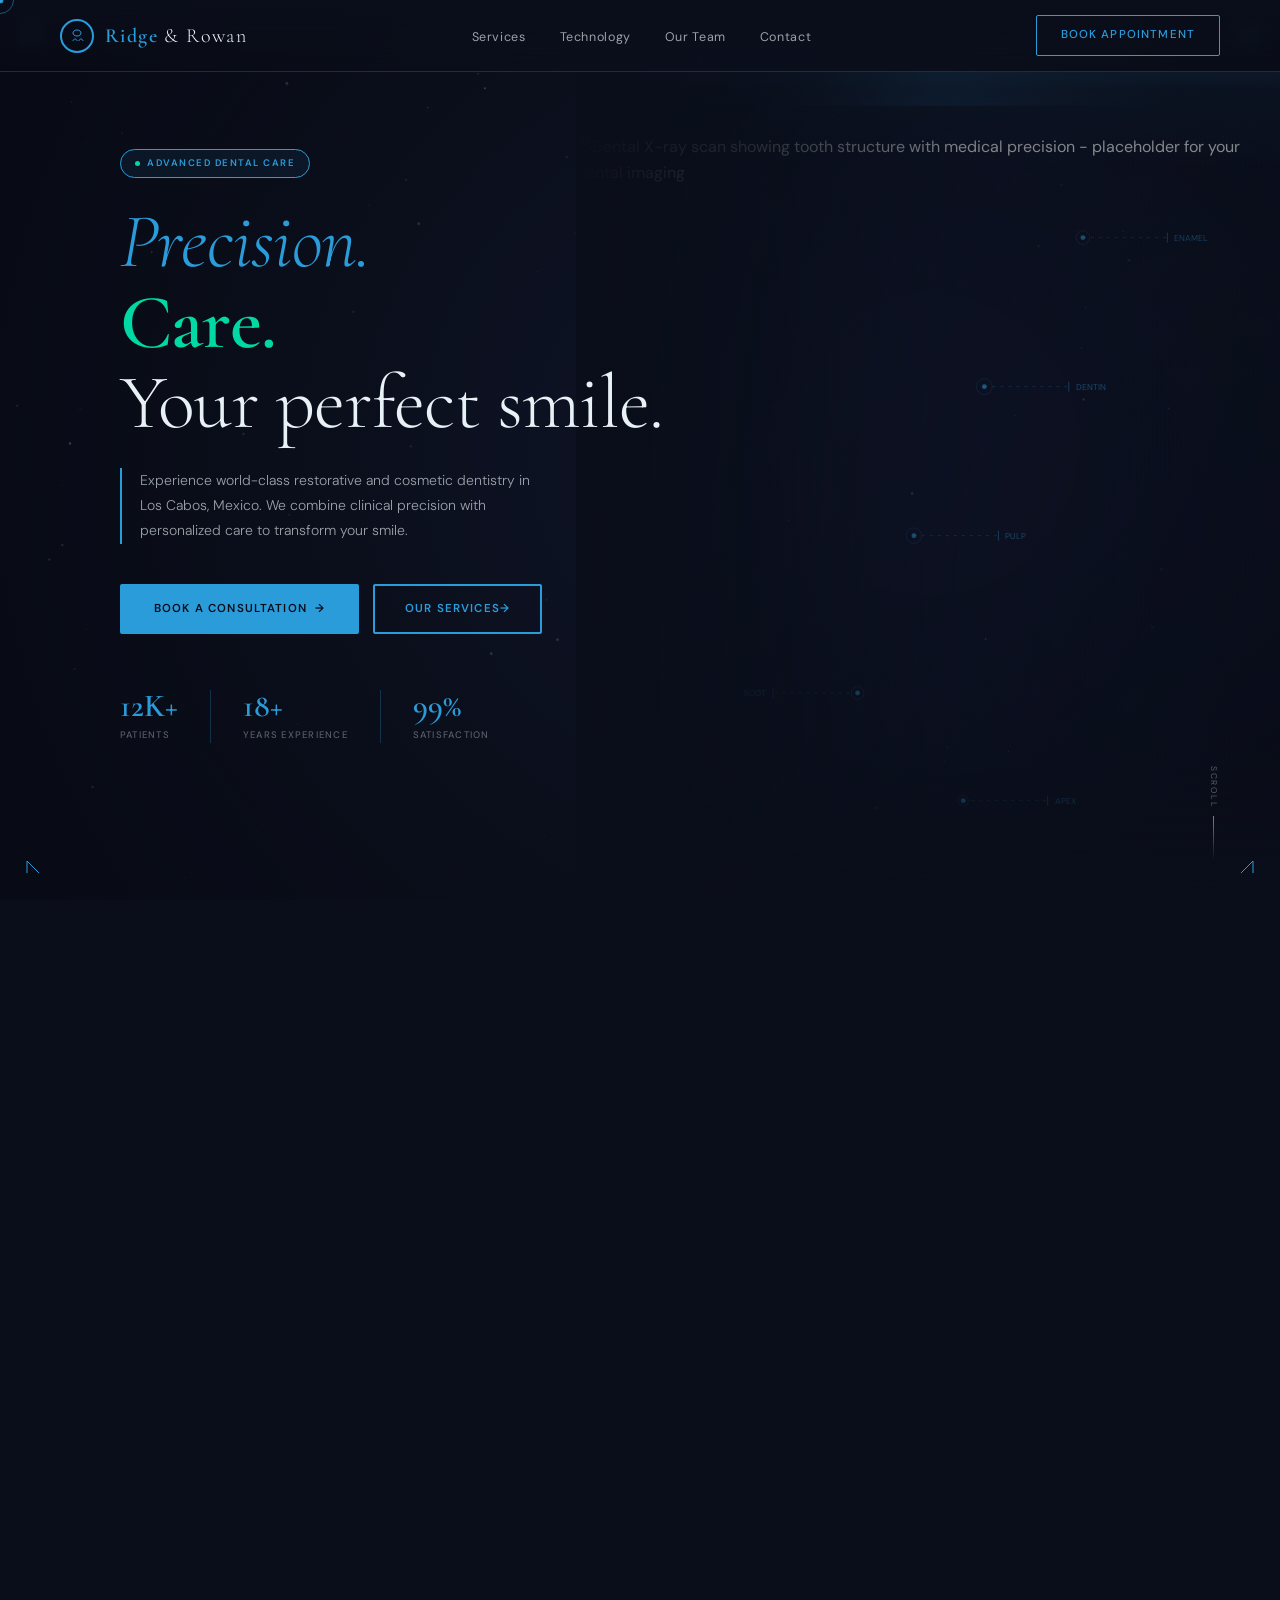
==== index-medical.html @ 2f9dd15e "first commit" ====
<!DOCTYPE html>
<html lang="en">
<head>
<meta charset="UTF-8">
<meta name="viewport" content="width=device-width, initial-scale=1.0">
<title>Ridge & Rowan Dental — Los Cabos, Mexico</title>
<link rel="preconnect" href="https://fonts.googleapis.com">
<link rel="preconnect" href="https://fonts.gstatic.com" crossorigin>
<link href="https://fonts.googleapis.com/css2?family=Cormorant+Garamond:ital,wght@0,300;0,400;0,600;1,300;1,400&family=DM+Sans:opsz,wght@9..40,300;9..40,400;9..40,500&display=swap" rel="stylesheet">
<style>
*,*::before,*::after{box-sizing:border-box;margin:0;padding:0}

:root{
  /* Medical dental color scheme */
  --bg:    #0a0e1a;
  --bg2:   #0f1428;
  --primary:  #2b9cda;
  --primary2: #1f7ba8;
  --primary3: rgba(43,156,218,0.18);
  --primary4: rgba(43,156,218,0.07);
  --accent: #00d9a3;
  --accent-dark: #00a878;
  --white: #e8f1f5;
  --text-primary: rgba(232,241,245,0.95);
  --text-secondary: rgba(232,241,245,0.65);
  --text-muted: rgba(232,241,245,0.35);
  --border: rgba(43,156,218,0.25);
  --success: #00d9a3;
  --warning: #f59e0b;
  --danger: #ef4444;
}

html,body{width:100%;height:100%;background:var(--bg);color:var(--text-primary);font-family:'DM Sans',sans-serif;overflow-x:hidden;cursor:none;line-height:1.6}

body{scroll-behavior:smooth}

/* Custom cursor */
#cur{position:fixed;width:7px;height:7px;background:var(--primary);border-radius:50%;pointer-events:none;z-index:9999;transform:translate(-50%,-50%);mix-blend-mode:screen}
#cur-r{position:fixed;width:28px;height:28px;border:1px solid rgba(43,156,218,0.5);border-radius:50%;pointer-events:none;z-index:9998;transform:translate(-50%,-50%);transition:width .22s,height .22s,border-color .2s}

/* Navigation */
nav{position:fixed;inset:0 0 auto;z-index:200;display:flex;align-items:center;justify-content:space-between;padding:0 60px;height:72px;background:linear-gradient(to bottom,rgba(10,14,26,.98) 0%,rgba(10,14,26,0) 100%);backdrop-filter:blur(10px);border-bottom:1px solid var(--border)}

.logo{display:flex;align-items:center;gap:11px;text-decoration:none}

.logo-ring{width:34px;height:34px;border:2px solid var(--primary);border-radius:50%;display:flex;align-items:center;justify-content:center}
.logo-ring svg{width:16px;height:16px;stroke:var(--primary)}

.logo-wordmark{font-family:'Cormorant Garamond',serif;font-size:20px;font-weight:300;color:var(--white);letter-spacing:.07em}
.logo-wordmark b{font-weight:600;color:var(--primary)}

.nav-ul{display:flex;gap:34px;list-style:none}
.nav-ul a{color:var(--text-secondary);text-decoration:none;font-size:12.5px;font-weight:400;letter-spacing:.05em;transition:color .2s;position:relative}
.nav-ul a::after{content:'';position:absolute;bottom:-3px;left:0;width:0;height:1px;background:var(--primary);transition:width .28s}
.nav-ul a:hover{color:var(--white)}
.nav-ul a:hover::after{width:100%}

.nav-btn{padding:10px 24px;border:1px solid var(--primary);color:var(--primary);font-size:11.5px;font-weight:500;letter-spacing:.1em;text-transform:uppercase;text-decoration:none;cursor:none;background:transparent;transition:all .2s;border-radius:2px;position:relative;overflow:hidden}
.nav-btn::before{content:'';position:absolute;inset:0;background:var(--primary);transform:scaleX(0);transform-origin:left;transition:transform .24s;z-index:-1}
.nav-btn:hover::before{transform:scaleX(1)}
.nav-btn:hover{color:var(--bg);border-color:var(--primary)}
.nav-btn span{position:relative;z-index:1}

/* Hero Section */
.hero{position:relative;width:100%;min-height:100vh;display:flex;align-items:center;overflow:hidden;padding-top:72px}

.xray-wrap{
  position:absolute;
  right:0; top:72px; bottom:0;
  width:55%;
  z-index:1;
  display:flex;align-items:center;justify-content:center;
  background:linear-gradient(135deg, rgba(15,20,40,0.5) 0%, rgba(10,14,26,0) 100%);
}

.xray-img-cont{
  position:relative;
  width:100%;height:100%;
  display:flex;align-items:center;justify-content:center;
  min-height:calc(100vh - 72px);
}

.xray-img{
  position:relative;
  width:auto;
  height:85%;
  max-height:85vh;
  object-fit:contain;
  display:block;
  /* Medical X-ray styling */
  filter: brightness(0.85) contrast(1.2) saturate(0.15) hue-rotate(200deg);
  z-index:2;
  animation: medicalPulse 4s ease-in-out infinite;
}

@keyframes medicalPulse{
  0%,100%{filter:brightness(.85) contrast(1.2) saturate(.15) hue-rotate(200deg) drop-shadow(0 0 20px rgba(43,156,218,.12))}
  50%{filter:brightness(.92) contrast(1.25) saturate(.2) hue-rotate(200deg) drop-shadow(0 0 40px rgba(43,156,218,.25))}
}

/* Canvas overlay for X-ray annotations */
#ov{position:absolute;inset:0;z-index:3;pointer-events:none;width:100%;height:100%}

/* Gradient fade for blend effect */
.xray-fade{
  position:absolute;inset:0;z-index:4;pointer-events:none;
  background:linear-gradient(to right, var(--bg) 0%, rgba(10,14,26,.8) 25%, rgba(10,14,26,.2) 55%, rgba(10,14,26,0) 100%);
}

.xray-fade-b{
  position:absolute;inset:0;z-index:4;pointer-events:none;
  background:linear-gradient(to bottom, rgba(10,14,26,.6) 0%, transparent 12%, transparent 82%, var(--bg) 100%);
}

/* Hero Content */
.hero-content{
  position:relative;z-index:10;
  max-width:1200px;margin:0 auto;padding:0 60px;
  width:100%;
}

.eyebrow{
  display:flex;align-items:center;gap:10px;margin-bottom:24px;
  opacity:0;animation:slideUp .7s .2s forwards;
}

.pill{
  display:inline-flex;align-items:center;gap:7px;
  padding:6px 14px;border-radius:20px;
  border:1px solid var(--primary);
  background:rgba(43,156,218,.08);
  font-size:9.5px;font-weight:600;letter-spacing:.16em;text-transform:uppercase;color:var(--primary);
}

.dot{width:5px;height:5px;border-radius:50%;background:var(--accent);animation:pulse 2s infinite}
@keyframes pulse{0%,100%{opacity:1;transform:scale(1)}50%{opacity:.3;transform:scale(.6)}}

h1{
  font-family:'Cormorant Garamond',serif;
  font-size:clamp(48px,6vw,84px);
  font-weight:300;line-height:1.05;
  letter-spacing:-.01em;max-width:580px;
  margin-bottom:24px;
  opacity:0;animation:slideUp .85s .35s forwards;
  color:var(--white);
}

h1 em{font-style:italic;color:var(--primary)}
h1 strong{font-weight:600;font-style:normal;color:var(--accent)}

.subtitle{
  font-size:14px;font-weight:300;line-height:1.8;
  color:var(--text-secondary);max-width:420px;margin-bottom:40px;
  padding-left:18px;border-left:2px solid var(--primary);
  opacity:0;animation:slideUp .85s .52s forwards;
}

.cta-buttons{display:flex;gap:14px;flex-wrap:wrap;opacity:0;animation:slideUp .85s .68s forwards}

.btn-primary{
  display:inline-flex;align-items:center;gap:9px;
  padding:14px 32px;background:var(--primary);color:var(--bg);
  font-size:11.5px;font-weight:600;letter-spacing:.1em;text-transform:uppercase;
  text-decoration:none;cursor:pointer;border-radius:2px;
  border:2px solid var(--primary);
  position:relative;overflow:hidden;transition:all .2s;
  font-family:'DM Sans',sans-serif;
}

.btn-primary::before{content:'';position:absolute;inset:0;background:rgba(255,255,255,.1);transform:translateX(-110%) skewX(-18deg);transition:transform .4s;z-index:0}

.btn-primary:hover::before{transform:translateX(110%) skewX(-18deg)}

.btn-primary:hover{
  transform:translateY(-2px);
  box-shadow:0 12px 40px rgba(43,156,218,.3);
  background:var(--primary2);
}

.btn-primary span{position:relative;z-index:1;display:flex;align-items:center;gap:8px}

.btn-secondary{
  display:inline-flex;align-items:center;gap:9px;
  padding:13px 30px;border:2px solid var(--primary);
  color:var(--primary);font-size:11.5px;font-weight:600;letter-spacing:.1em;text-transform:uppercase;
  text-decoration:none;cursor:pointer;background:transparent;border-radius:2px;
  transition:all .2s;
  font-family:'DM Sans',sans-serif;
}

.btn-secondary:hover{
  border-color:var(--accent);color:var(--accent);
  transform:translateY(-2px);
  box-shadow:0 8px 30px rgba(0,217,163,.15);
}

.arrow{transition:transform .2s}
.btn-primary:hover .arrow,.btn-secondary:hover .arrow{transform:translateX(4px)}

/* Stats Section */
.stats{
  margin-top:56px;display:flex;gap:0;
  opacity:0;animation:slideUp .85s .95s forwards;
  max-width:480px;
}

.stat{padding:0 32px 0 0}
.stat:first-child{padding-left:0}
.stat+.stat{border-left:1px solid var(--border);padding-left:32px}

.stat-number{
  font-family:'Cormorant Garamond',serif;
  font-size:32px;font-weight:600;color:var(--primary);
  line-height:1;margin-bottom:6px;
}

.stat-label{
  font-size:9.5px;font-weight:500;color:var(--text-muted);
  letter-spacing:.13em;text-transform:uppercase;
}

/* Corner brackets */
.corner{
  position:absolute;z-index:20;width:24px;height:24px;pointer-events:none;
  opacity:0;animation:fadeIn 1s 1.3s forwards;
}

.corner svg{width:100%;height:100%;stroke:var(--primary);stroke-width:1;fill:none}

.c-tl{top:24px;left:24px} .c-tr{top:24px;right:24px;transform:scaleX(-1)}
.c-bl{bottom:24px;left:24px;transform:scaleY(-1)} .c-br{bottom:24px;right:24px;transform:scale(-1,-1)}

/* Scroll indicator */
.scroll-indicator{
  position:absolute;bottom:40px;right:60px;z-index:20;
  display:flex;flex-direction:column;align-items:center;gap:8px;
  opacity:0;animation:fadeIn 1s 1.7s forwards;
}

.scroll-indicator span{
  font-size:8.5px;letter-spacing:.2em;text-transform:uppercase;
  color:var(--text-muted);writing-mode:vertical-rl;
}

.scroll-bar{
  width:1px;height:44px;
  background:linear-gradient(to bottom, var(--primary), transparent);
  animation:scrollAnimation 2s infinite;
}

@keyframes scrollAnimation{
  0%{transform:scaleY(0);transform-origin:top;opacity:0}
  50%{transform:scaleY(1);transform-origin:top;opacity:1}
  51%{transform:scaleY(1);transform-origin:bottom;opacity:1}
  100%{transform:scaleY(0);transform-origin:bottom;opacity:0}
}

@keyframes slideUp{from{opacity:0;transform:translateY(24px)}to{opacity:1;transform:translateY(0)}}
@keyframes fadeIn{from{opacity:0}to{opacity:1}}

/* Content Sections */
section{padding:80px 60px;max-width:1400px;margin:0 auto;width:100%}

h2{
  font-family:'Cormorant Garamond',serif;
  font-size:clamp(36px,4vw,56px);
  font-weight:400;margin-bottom:16px;color:var(--white);
  letter-spacing:-.01em;
}

h3{
  font-size:20px;font-weight:600;color:var(--white);
  margin-bottom:12px;
}

.section-subtitle{
  font-size:14px;color:var(--text-secondary);margin-bottom:48px;
  max-width:600px;line-height:1.8;
}

.services-grid{
  display:grid;grid-template-columns:repeat(auto-fit,minmax(320px,1fr));gap:32px;
  margin-top:40px;
}

.service-card{
  padding:32px;background:linear-gradient(135deg, rgba(43,156,218,0.05) 0%, rgba(15,20,40,0.1) 100%);
  border:1px solid var(--primary);
  border-radius:4px;
  transition:all .3s;
}

.service-card:hover{
  transform:translateY(-8px);
  border-color:var(--accent);
  box-shadow:0 16px 48px rgba(43,156,218,.15);
  background:linear-gradient(135deg, rgba(43,156,218,0.1) 0%, rgba(0,217,163,0.05) 100%);
}

.service-icon{
  width:56px;height:56px;
  background:linear-gradient(135deg, var(--primary), var(--primary2));
  border-radius:4px;
  display:flex;align-items:center;justify-content:center;
  font-size:28px;margin-bottom:16px;
}

/* Team Section */
.team-grid{
  display:grid;grid-template-columns:repeat(auto-fit,minmax(280px,1fr));gap:32px;
  margin-top:40px;
}

.team-card{
  text-align:center;padding:24px;
  background:linear-gradient(135deg, rgba(15,20,40,0.8) 0%, rgba(10,14,26,0.5) 100%);
  border:1px solid var(--border);
  border-radius:4px;
  overflow:hidden;
  transition:all .3s;
}

.team-card:hover{
  border-color:var(--primary);
  box-shadow:0 12px 36px rgba(43,156,218,.2);
}

.team-image{
  width:100%;height:280px;background:linear-gradient(135deg, var(--primary2), var(--primary));
  border-radius:3px;margin-bottom:16px;
  display:flex;align-items:center;justify-content:center;
  color:var(--white);font-size:14px;font-style:italic;
  overflow:hidden;
}

.team-image img{
  width:100%;height:100%;object-fit:cover;
}

.team-name{font-size:16px;font-weight:600;margin-bottom:4px}
.team-role{font-size:12px;color:var(--text-secondary);text-transform:uppercase;letter-spacing:.08em;margin-bottom:12px}
.team-bio{font-size:13px;color:var(--text-secondary);line-height:1.6}

/* Contact Section */
.contact-grid{
  display:grid;grid-template-columns:1fr 1fr;gap:48px;margin-top:40px;
  align-items:start;
}

.contact-form{display:flex;flex-direction:column;gap:16px}
.form-group{display:flex;flex-direction:column;gap:8px}
.form-group label{font-size:12px;font-weight:600;text-transform:uppercase;letter-spacing:.08em;color:var(--text-secondary)}
.form-group input,
.form-group textarea{
  padding:12px 16px;background:rgba(43,156,218,0.05);
  border:1px solid var(--border);color:var(--text-primary);
  border-radius:2px;font-family:inherit;font-size:13px;
  transition:all .2s;
}
.form-group input:focus,
.form-group textarea:focus{
  outline:none;border-color:var(--primary);
  background:rgba(43,156,218,0.1);
  box-shadow:0 0 0 3px rgba(43,156,218,0.1);
}

.contact-info{display:flex;flex-direction:column;gap:32px}
.contact-item{display:flex;gap:16px}
.contact-icon{
  width:40px;height:40px;
  background:rgba(43,156,218,0.1);
  border:1px solid var(--primary);
  border-radius:50%;
  display:flex;align-items:center;justify-content:center;
  font-size:18px;flex-shrink:0;
}
.contact-text h4{margin-bottom:4px}
.contact-text p{font-size:13px;color:var(--text-secondary)}

/* Footer */
footer{
  background:linear-gradient(to bottom, rgba(15,20,40,0.5), rgba(10,14,26,0.8));
  border-top:1px solid var(--border);
  padding:60px;
  text-align:center;
  color:var(--text-secondary);
}

footer p{margin-bottom:8px;font-size:13px}
footer a{color:var(--primary);text-decoration:none;transition:color .2s}
footer a:hover{color:var(--accent)}

/* Background Canvas */
#bgCanvas{position:fixed;inset:0;z-index:0;pointer-events:none;width:100%;height:100%}

/* Responsive */
@media(max-width:1024px){
  nav{padding:0 40px}
  .hero-content{padding:0 40px}
  .xray-wrap{width:60%}
  section{padding:60px 40px}
}

@media(max-width:768px){
  nav{padding:0 24px;height:64px}
  nav .nav-ul{display:none}
  
  .hero{padding-top:64px}
  .hero-content{padding:0 24px}
  
  .xray-wrap{display:none}
  .hero{background:linear-gradient(135deg, rgba(15,20,40,0.8) 0%, var(--bg) 100%)}
  
  h1{font-size:36px}
  
  .cta-buttons{flex-direction:column}
  .btn-primary,.btn-secondary{width:100%}
  
  .scroll-indicator{display:none}
  
  section{padding:40px 24px}
  
  h2{font-size:32px}
  
  .contact-grid{grid-template-columns:1fr;gap:32px}
  
  .services-grid,.team-grid{grid-template-columns:1fr}
}

@media(max-width:480px){
  h1{font-size:28px;margin-bottom:16px}
  .subtitle{font-size:13px;padding-left:12px}
  .stats{flex-wrap:wrap;gap:16px}
  .stat{padding:0 16px 0 0}
  .stat+.stat{padding-left:16px;border-left:none;padding-top:12px;border-top:1px solid var(--border)}
}
</style>
</head>
<body>

<div id="cur"></div>
<div id="cur-r"></div>

<nav>
  <a href="#home" class="logo">
    <div class="logo-ring">
      <svg viewBox="0 0 16 16" fill="none" stroke="currentColor">
        <path d="M8 2C5.5 2 4 3.5 4 5s1.5 3 4 3 4-1.5 4-3-1.5-3-4-3M4 13c0-1 1-2 2-2s2 1 2 2M10 13c0-1 1-2 2-2s2 1 2 2"/>
      </svg>
    </div>
    <span class="logo-wordmark"><b>Ridge</b> & Rowan</span>
  </a>
  <ul class="nav-ul">
    <li><a href="#services">Services</a></li>
    <li><a href="#technology">Technology</a></li>
    <li><a href="#team">Our Team</a></li>
    <li><a href="#contact">Contact</a></li>
  </ul>
  <a href="#contact" class="nav-btn"><span>Book Appointment</span></a>
</nav>

<section class="hero" id="home">
  <!-- X-ray image right side -->
  <div class="xray-wrap">
    <div class="xray-img-cont">
      <img
        id="xrayImg"
        class="xray-img"
        src="https://i.ibb.co/VY34PVdd/xray-human-tooth-isolated-with-white-highlights-660230-206222.png"
        alt="Dental X-ray scan showing tooth structure with medical precision - placeholder for your dental imaging"
        crossorigin="anonymous"
      />
      <canvas id="ov"></canvas>
    </div>
    <div class="xray-fade"></div>
    <div class="xray-fade-b"></div>
  </div>

  <!-- Corner HUD -->
  <div class="corner c-tl"><svg viewBox="0 0 24 24" fill="none"><path d="M3 3L3 15L15 3" stroke-width="1"/></svg></div>
  <div class="corner c-tr"><svg viewBox="0 0 24 24" fill="none"><path d="M3 3L3 15L15 3" stroke-width="1"/></svg></div>
  <div class="corner c-bl"><svg viewBox="0 0 24 24" fill="none"><path d="M3 3L3 15L15 3" stroke-width="1"/></svg></div>
  <div class="corner c-br"><svg viewBox="0 0 24 24" fill="none"><path d="M3 3L3 15L15 3" stroke-width="1"/></svg></div>

  <!-- Hero text left -->
  <div class="hero-content">
    <div class="eyebrow">
      <div class="pill"><div class="dot"></div>Advanced Dental Care</div>
    </div>

    <h1>
      <em>Precision.</em><br>
      <strong>Care.</strong><br>
      Your perfect smile.
    </h1>

    <p class="subtitle">
      Experience world-class restorative and cosmetic dentistry in Los Cabos, Mexico. We combine clinical precision with personalized care to transform your smile.
    </p>

    <div class="cta-buttons">
      <a href="#contact" class="btn-primary"><span>Book a Consultation<span class="arrow">→</span></span></a>
      <a href="#services" class="btn-secondary"><span>Our Services<span class="arrow">→</span></span></a>
    </div>

    <div class="stats">
      <div class="stat"><div class="stat-number">12K+</div><div class="stat-label">Patients</div></div>
      <div class="stat"><div class="stat-number">18+</div><div class="stat-label">Years Experience</div></div>
      <div class="stat"><div class="stat-number">99%</div><div class="stat-label">Satisfaction</div></div>
    </div>
  </div>

  <div class="scroll-indicator"><span>Scroll</span><div class="scroll-bar"></div></div>
</section>

<!-- Services Section -->
<section id="services">
  <h2>Our Services</h2>
  <p class="section-subtitle">
    From preventive care to complex restorations, we offer comprehensive dental solutions backed by the latest technology.
  </p>

  <div class="services-grid">
    <div class="service-card">
      <div class="service-icon">🦷</div>
      <h3>Dental Implants</h3>
      <p>Restore your smile with state-of-the-art dental implants. Save up to 50% compared to US prices without compromising on quality.</p>
    </div>
    <div class="service-card">
      <div class="service-icon">✨</div>
      <h3>Cosmetic Veneers</h3>
      <p>Transform your smile with custom-designed porcelain veneers. Achieve the aesthetic perfection you've always wanted.</p>
    </div>
    <div class="service-card">
      <div class="service-icon">👁️</div>
      <h3>All-on-4 Restoration</h3>
      <p>Complete mouth restoration with a full arch of teeth on just 4 implants. Permanent, natural-looking results.</p>
    </div>
    <div class="service-card">
      <div class="service-icon">🧪</div>
      <h3>Root Canal Therapy</h3>
      <p>Advanced endodontic treatment using precision instruments and digital imaging to save your natural teeth.</p>
    </div>
    <div class="service-card">
      <div class="service-icon">🫗</div>
      <h3>Professional Cleaning</h3>
      <p>Deep cleaning and scaling to maintain optimal oral health and prevent periodontal disease.</p>
    </div>
    <div class="service-card">
      <div class="service-icon">🪥</div>
      <h3>Preventive Care</h3>
      <p>Regular checkups, cleanings, and dental education to keep your teeth healthy for life.</p>
    </div>
  </div>
</section>

<!-- Technology Section -->
<section id="technology">
  <h2>Advanced Technology</h2>
  <p class="section-subtitle">
    We utilize cutting-edge dental technology to provide accurate diagnoses and superior treatment outcomes.
  </p>

  <div class="services-grid">
    <div class="service-card">
      <div class="service-icon">📸</div>
      <h3>Digital X-Ray Imaging</h3>
      <p>High-resolution digital imaging with 90% less radiation exposure. Enhanced diagnostics for precise treatment planning.</p>
    </div>
    <div class="service-card">
      <div class="service-icon">🔍</div>
      <h3>Intraoral Camera</h3>
      <p>See exactly what we see. Magnified visual examination helps us identify issues early and educate our patients.</p>
    </div>
    <div class="service-card">
      <div class="service-icon">🖥️</div>
      <h3>CAD/CAM Design</h3>
      <p>Computer-assisted design and manufacturing for perfect-fit crowns, bridges, and veneers in minimal time.</p>
    </div>
    <div class="service-card">
      <div class="service-icon">💫</div>
      <h3>3D Cone Beam CT</h3>
      <p>Advanced 3D imaging for implant planning and complex surgical cases. Superior precision and safety.</p>
    </div>
  </div>
</section>

<!-- Team Section -->
<section id="team">
  <h2>Meet Our Team</h2>
  <p class="section-subtitle">
    Our experienced team of dental professionals is dedicated to providing you with compassionate, high-quality care.
  </p>

  <div class="team-grid">
    <div class="team-card">
      <div class="team-image">
        <img src="https://images.unsplash.com/photo-1559839734033-6461efb1b89f?w=400&q=80" alt="Dr. Daniela - Senior cosmetic dentist with 15+ years experience" />
      </div>
      <h3 class="team-name">Dr. Daniela</h3>
      <p class="team-role">Senior Cosmetic Dentist</p>
      <p class="team-bio">Specialist in cosmetic transformations and smile design with 15+ years of clinical excellence.</p>
    </div>

    <div class="team-card">
      <div class="team-image">
        <img src="https://images.unsplash.com/photo-1612349317150-e88a39ffb5a2?w=400&q=80" alt="Dr. Fidel - Restorative dentistry specialist" />
      </div>
      <h3 class="team-name">Dr. Fidel</h3>
      <p class="team-role">Restorative Dentist</p>
      <p class="team-bio">Expert in complex restorations and implant placement with a focus on patient comfort and natural results.</p>
    </div>

    <div class="team-card">
      <div class="team-image">
        <img src="https://images.unsplash.com/photo-1621905251918-48416bd8575a?w=400&q=80" alt="Dr. Pamela - Pediatric and preventive dentistry" />
      </div>
      <h3 class="team-name">Dr. Pamela</h3>
      <p class="team-role">Preventive Care Specialist</p>
      <p class="team-bio">Dedicated to preventive dentistry and patient education, ensuring long-term oral health for all ages.</p>
    </div>

    <div class="team-card">
      <div class="team-image">
        <img src="https://images.unsplash.com/photo-1631217314831-dc54bc48b254?w=400&q=80" alt="Dr. Uriel - Oral surgery and implantology specialist" />
      </div>
      <h3 class="team-name">Dr. Uriel</h3>
      <p class="team-role">Oral Surgery Specialist</p>
      <p class="team-bio">Skilled in complex oral surgery and advanced implant techniques with meticulous attention to detail.</p>
    </div>

    <div class="team-card">
      <div class="team-image">
        <img src="https://images.unsplash.com/photo-1643580614643-cb0ddc776ebc?w=400&q=80" alt="Dr. Zunet - Endodontic specialist" />
      </div>
      <h3 class="team-name">Dr. Zunet</h3>
      <p class="team-role">Endodontic Specialist</p>
      <p class="team-bio">Expert in root canal therapy and complex endodontic cases, focused on saving natural teeth.</p>
    </div>
  </div>
</section>

<!-- Contact Section -->
<section id="contact">
  <h2>Get in Touch</h2>
  <p class="section-subtitle">Ready to transform your smile? Contact us today to schedule your consultation.</p>

  <div class="contact-grid">
    <form class="contact-form" onsubmit="event.preventDefault();alert('Thank you for your message. We will contact you soon.');">
      <div class="form-group">
        <label for="name">Full Name</label>
        <input type="text" id="name" name="name" required>
      </div>
      <div class="form-group">
        <label for="email">Email Address</label>
        <input type="email" id="email" name="email" required>
      </div>
      <div class="form-group">
        <label for="phone">Phone Number</label>
        <input type="tel" id="phone" name="phone">
      </div>
      <div class="form-group">
        <label for="message">Message</label>
        <textarea id="message" name="message" rows="4" required></textarea>
      </div>
      <button class="btn-primary" type="submit"><span>Send Message<span class="arrow">→</span></span></button>
    </form>

    <div class="contact-info">
      <div class="contact-item">
        <div class="contact-icon">📍</div>
        <div class="contact-text">
          <h4>Location</h4>
          <p>Marina District, Los Cabos<br>Baja California Sur, Mexico</p>
        </div>
      </div>
      <div class="contact-item">
        <div class="contact-icon">📞</div>
        <div class="contact-text">
          <h4>Phone</h4>
          <p>+52 624 143 0000</p>
        </div>
      </div>
      <div class="contact-item">
        <div class="contact-icon">📧</div>
        <div class="contact-text">
          <h4>Email</h4>
          <p>hello@ridgerowan.dental</p>
        </div>
      </div>
      <div class="contact-item">
        <div class="contact-icon">🕐</div>
        <div class="contact-text">
          <h4>Hours</h4>
          <p>Monday - Friday: 8:00 AM - 6:00 PM<br>Saturday: 9:00 AM - 2:00 PM<br>Sunday: Closed</p>
        </div>
      </div>
    </div>
  </div>
</section>

<footer>
  <p>&copy; 2026 Ridge &amp; Rowan Dental. All rights reserved.</p>
  <p>Boutique cosmetic &amp; restorative dentistry in Los Cabos, Mexico</p>
  <p><a href="#">Privacy Policy</a> | <a href="#">Terms of Service</a></p>
</footer>

<!-- Background canvas -->
<canvas id="bgCanvas" style="position:fixed;inset:0;z-index:0;pointer-events:none;width:100%;height:100%"></canvas>

<script>
// Cursor management
const cur = document.getElementById('cur'), ring = document.getElementById('cur-r');
let mx = 0, my = 0, rx = 0, ry = 0;

document.addEventListener('mousemove', e => {
  mx = e.clientX;
  my = e.clientY;
});

(function animateCursor() {
  rx += (mx - rx) * 0.13;
  ry += (my - ry) * 0.13;
  cur.style.left = mx + 'px';
  cur.style.top = my + 'px';
  ring.style.left = rx + 'px';
  ring.style.top = ry + 'px';
  requestAnimationFrame(animateCursor);
})();

document.querySelectorAll('a, button').forEach(el => {
  el.addEventListener('mouseenter', () => {
    cur.style.width = '4px';
    cur.style.height = '4px';
    ring.style.width = '44px';
    ring.style.height = '44px';
    ring.style.borderColor = 'rgba(43,156,218,.85)';
  });
  el.addEventListener('mouseleave', () => {
    cur.style.width = '7px';
    cur.style.height = '7px';
    ring.style.width = '28px';
    ring.style.height = '28px';
    ring.style.borderColor = 'rgba(43,156,218,.5)';
  });
});

// Background canvas - stars and vignette
const bgc = document.getElementById('bgCanvas');
const bgx = bgc.getContext('2d');
let BW, BH;

function resizeBg() {
  BW = bgc.width = window.innerWidth;
  BH = bgc.height = window.innerHeight;
}
resizeBg();
window.addEventListener('resize', resizeBg);

const stars = Array.from({ length: 120 }, () => ({
  x: Math.random(),
  y: Math.random(),
  s: Math.random() * 1.2 + 0.3,
  o: Math.random() * 0.3 + 0.05,
  t: Math.random() * Math.PI * 2
}));

function bgLoop() {
  bgx.clearRect(0, 0, BW, BH);

  // Deep gradient background
  const g = bgx.createRadialGradient(BW * 0.6, BH * 0.5, 0, BW * 0.6, BH * 0.5, Math.max(BW, BH) * 0.8);
  g.addColorStop(0, '#0f1428');
  g.addColorStop(0.5, '#0a0e1a');
  g.addColorStop(1, '#05070f');
  bgx.fillStyle = g;
  bgx.fillRect(0, 0, BW, BH);

  // Animate stars
  stars.forEach(s => {
    s.t += 0.006;
    const o = s.o * (0.6 + 0.4 * Math.sin(s.t));
    bgx.beginPath();
    bgx.arc(s.x * BW, s.y * BH, s.s, 0, Math.PI * 2);
    bgx.fillStyle = `rgba(200,225,235,${o})`;
    bgx.fill();
  });

  // Vignette
  const v = bgx.createRadialGradient(BW * 0.5, BH * 0.5, BH * 0.2, BW * 0.5, BH * 0.5, Math.max(BW, BH) * 0.8);
  v.addColorStop(0, 'rgba(10,14,26,0)');
  v.addColorStop(1, 'rgba(10,14,26,.55)');
  bgx.fillStyle = v;
  bgx.fillRect(0, 0, BW, BH);

  requestAnimationFrame(bgLoop);
}
bgLoop();

// X-ray canvas overlay
const ov = document.getElementById('ov');
const oc = ov.getContext('2d');
const img = document.getElementById('xrayImg');
let OW = 0, OH = 0, T = 0;

const annotations = [
  { rx: 0.72, ry: 0.2, label: 'Enamel', side: 'right' },
  { rx: 0.58, ry: 0.38, label: 'Dentin', side: 'right' },
  { rx: 0.48, ry: 0.56, label: 'Pulp', side: 'right' },
  { rx: 0.4, ry: 0.75, label: 'Root', side: 'left' },
  { rx: 0.55, ry: 0.88, label: 'Apex', side: 'right' },
];

function resizeOv() {
  const wrap = ov.parentElement.getBoundingClientRect();
  OW = ov.width = Math.round(wrap.width);
  OH = ov.height = Math.round(wrap.height);
}

function drawOverlay() {
  T += 0.011;
  oc.clearRect(0, 0, OW, OH);

  // Scanning beam
  const period = 3.5;
  const progress = (T % period) / period;
  const scanY = -60 + progress * (OH + 120);

  const glowH = 100;
  const glow = oc.createLinearGradient(0, scanY - glowH, 0, scanY + glowH);
  glow.addColorStop(0, 'rgba(43,156,218,0)');
  glow.addColorStop(0.3, 'rgba(43,156,218,0.06)');
  glow.addColorStop(0.5, 'rgba(43,156,218,0.12)');
  glow.addColorStop(0.7, 'rgba(43,156,218,0.06)');
  glow.addColorStop(1, 'rgba(43,156,218,0)');
  oc.fillStyle = glow;
  oc.fillRect(0, scanY - glowH, OW, glowH * 2);

  const midH = 24;
  const mid = oc.createLinearGradient(0, scanY - midH, 0, scanY + midH);
  mid.addColorStop(0, 'rgba(43,156,218,0)');
  mid.addColorStop(0.4, 'rgba(43,156,218,0.2)');
  mid.addColorStop(0.5, 'rgba(43,156,218,0.35)');
  mid.addColorStop(0.6, 'rgba(43,156,218,0.2)');
  mid.addColorStop(1, 'rgba(43,156,218,0)');
  oc.fillStyle = mid;
  oc.fillRect(0, scanY - midH, OW, midH * 2);

  const core = oc.createLinearGradient(0, scanY - 2, 0, scanY + 2);
  core.addColorStop(0, 'rgba(180,240,245,0)');
  core.addColorStop(0.5, 'rgba(180,240,245,0.8)');
  core.addColorStop(1, 'rgba(180,240,245,0)');
  oc.fillStyle = core;
  oc.fillRect(0, scanY - 2, OW, 4);

  // Hotspot
  const hx = OW * 0.5;
  const hg = oc.createRadialGradient(hx, scanY, 0, hx, scanY, OW * 0.35);
  hg.addColorStop(0, 'rgba(43,156,218,0.25)');
  hg.addColorStop(0.5, 'rgba(43,156,218,0.08)');
  hg.addColorStop(1, 'rgba(43,156,218,0)');
  oc.fillStyle = hg;
  oc.fillRect(0, scanY - 40, OW, 80);

  // Trail
  const trailH = 160;
  const trail = oc.createLinearGradient(0, scanY - trailH, 0, scanY);
  trail.addColorStop(0, 'rgba(43,156,218,0)');
  trail.addColorStop(1, 'rgba(43,156,218,0.04)');
  oc.fillStyle = trail;
  oc.fillRect(0, scanY - trailH, OW, trailH);

  // Tick marks
  oc.strokeStyle = 'rgba(43,156,218,0.7)';
  oc.lineWidth = 1.2;
  oc.beginPath();
  oc.moveTo(0, scanY);
  oc.lineTo(12, scanY);
  oc.stroke();
  oc.beginPath();
  oc.moveTo(OW, scanY);
  oc.lineTo(OW - 12, scanY);
  oc.stroke();

  // Readout
  oc.font = '500 7px monospace';
  oc.fillStyle = 'rgba(43,156,218,0.6)';
  oc.textAlign = 'left';
  oc.fillText(`Y:${Math.max(0, Math.round(scanY)).toString().padStart(4, '0')}`, 16, scanY - 6);

  // Vignette overlay
  const vg = oc.createRadialGradient(OW * 0.5, OH * 0.45, OH * 0.18, OW * 0.5, OH * 0.45, OH * 0.7);
  vg.addColorStop(0, 'rgba(10,14,26,0)');
  vg.addColorStop(1, 'rgba(10,14,26,.4)');
  oc.fillStyle = vg;
  oc.fillRect(0, 0, OW, OH);

  // Annotations
  annotations.forEach((a, i) => {
    const ax = a.rx * OW, ay = a.ry * OH;
    const phase = Math.sin(T * 0.5 + i * 0.8);
    const ao = 0.22 + 0.08 * phase;
    const llen = OW * 0.12;
    const ex = a.side === 'right' ? ax + llen : ax - llen;
    const ey = ay;

    oc.beginPath();
    oc.arc(ax, ay, 2.4, 0, Math.PI * 2);
    oc.fillStyle = `rgba(43,156,218,${ao * 2.2})`;
    oc.fill();

    const pr = 5 + 3 * (0.5 + 0.5 * Math.sin(T * 1.1 + i));
    oc.beginPath();
    oc.arc(ax, ay, pr, 0, Math.PI * 2);
    oc.strokeStyle = `rgba(43,156,218,${ao * 0.8})`;
    oc.lineWidth = 0.7;
    oc.stroke();

    oc.beginPath();
    oc.moveTo(ax, ay);
    oc.lineTo(ex, ey);
    oc.strokeStyle = `rgba(43,156,218,${ao})`;
    oc.lineWidth = 0.8;
    oc.setLineDash([3, 5]);
    oc.stroke();
    oc.setLineDash([]);

    oc.beginPath();
    oc.moveTo(ex, ey - 5);
    oc.lineTo(ex, ey + 5);
    oc.strokeStyle = `rgba(43,156,218,${ao * 1.5})`;
    oc.lineWidth = 0.9;
    oc.stroke();

    oc.font = `300 8.5px 'DM Sans',sans-serif`;
    oc.fillStyle = `rgba(43,156,218,${ao * 1.9})`;
    const txtX = a.side === 'right' ? ex + 7 : ex - 7;
    oc.textAlign = a.side === 'right' ? 'left' : 'right';
    oc.fillText(a.label.toUpperCase(), txtX, ey + 3);
  });

  // HUD text
  oc.font = "300 7px 'DM Sans',monospace";
  oc.fillStyle = 'rgba(43,156,218,.2)';
  oc.textAlign = 'right';
  oc.fillText(`DENTAL-SCAN · MOLAR-01 · ${(T * 100).toFixed(0).padStart(5, '0')}ms`, OW - 14, OH - 14);
  oc.textAlign = 'left';
  oc.fillStyle = 'rgba(43,156,218,.18)';
  oc.fillText('DR MODE :: DIAGNOSTIC', 14, OH - 14);

  requestAnimationFrame(drawOverlay);
}

function init() {
  resizeOv();
  window.addEventListener('resize', resizeOv);
  drawOverlay();
}

if (img.complete) {
  init();
} else {
  img.addEventListener('load', init);
  img.addEventListener('error', init);
}
</script>

</body>
</html>
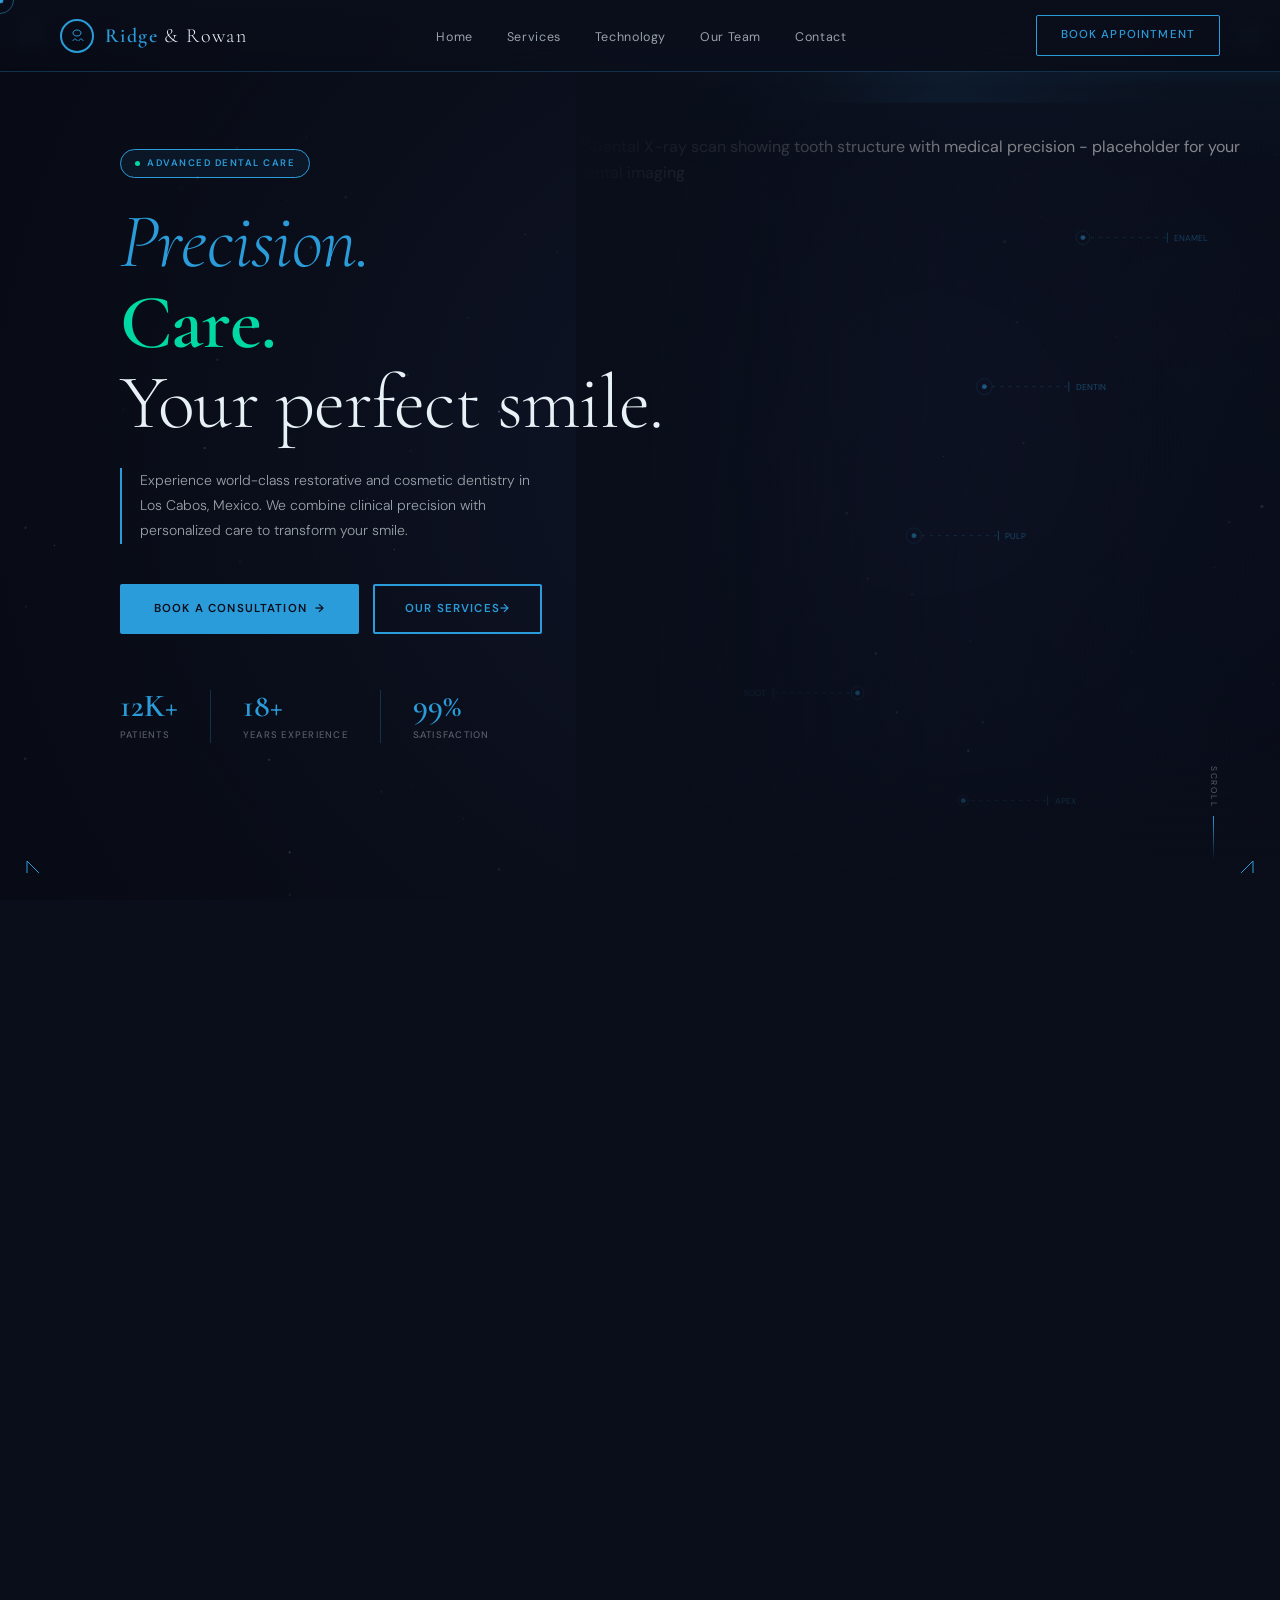
==== commit 4df5bc09: "Fix broken functionalities: Add Home nav link, make service cards clickable, fix footer links, creat" ====
--- a/index-medical.html
+++ b/index-medical.html
@@ -30,7 +30,7 @@
   --danger: #ef4444;
 }
 
-html,body{width:100%;height:100%;background:var(--bg);color:var(--text-primary);font-family:'DM Sans',sans-serif;overflow-x:hidden;cursor:none;line-height:1.6}
+html,body{width:100%;height:100%;background:var(--bg);color:var(--text-primary);font-family:'DM Sans',sans-serif;overflow-x:hidden;cursor:auto;line-height:1.6}
 
 body{scroll-behavior:smooth}
 
@@ -288,6 +288,9 @@
   border:1px solid var(--primary);
   border-radius:4px;
   transition:all .3s;
+  text-decoration:none;
+  color:inherit;
+  display:block;
 }
 
 .service-card:hover{
@@ -451,6 +454,7 @@
     <span class="logo-wordmark"><b>Ridge</b> & Rowan</span>
   </a>
   <ul class="nav-ul">
+    <li><a href="#home">Home</a></li>
     <li><a href="#services">Services</a></li>
     <li><a href="#technology">Technology</a></li>
     <li><a href="#team">Our Team</a></li>
@@ -521,16 +525,16 @@
   </p>
 
   <div class="services-grid">
-    <div class="service-card">
+    <a href="services-implants.html" class="service-card">
       <div class="service-icon">🦷</div>
       <h3>Dental Implants</h3>
       <p>Restore your smile with state-of-the-art dental implants. Save up to 50% compared to US prices without compromising on quality.</p>
-    </div>
-    <div class="service-card">
+    </a>
+    <a href="services-veneers.html" class="service-card">
       <div class="service-icon">✨</div>
       <h3>Cosmetic Veneers</h3>
       <p>Transform your smile with custom-designed porcelain veneers. Achieve the aesthetic perfection you've always wanted.</p>
-    </div>
+    </a>
     <div class="service-card">
       <div class="service-icon">👁️</div>
       <h3>All-on-4 Restoration</h3>
@@ -702,7 +706,7 @@
 <footer>
   <p>&copy; 2026 Ridge &amp; Rowan Dental. All rights reserved.</p>
   <p>Boutique cosmetic &amp; restorative dentistry in Los Cabos, Mexico</p>
-  <p><a href="#">Privacy Policy</a> | <a href="#">Terms of Service</a></p>
+  <p><a href="privacy-policy.html">Privacy Policy</a> | <a href="terms-of-service.html">Terms of Service</a></p>
 </footer>
 
 <!-- Background canvas -->
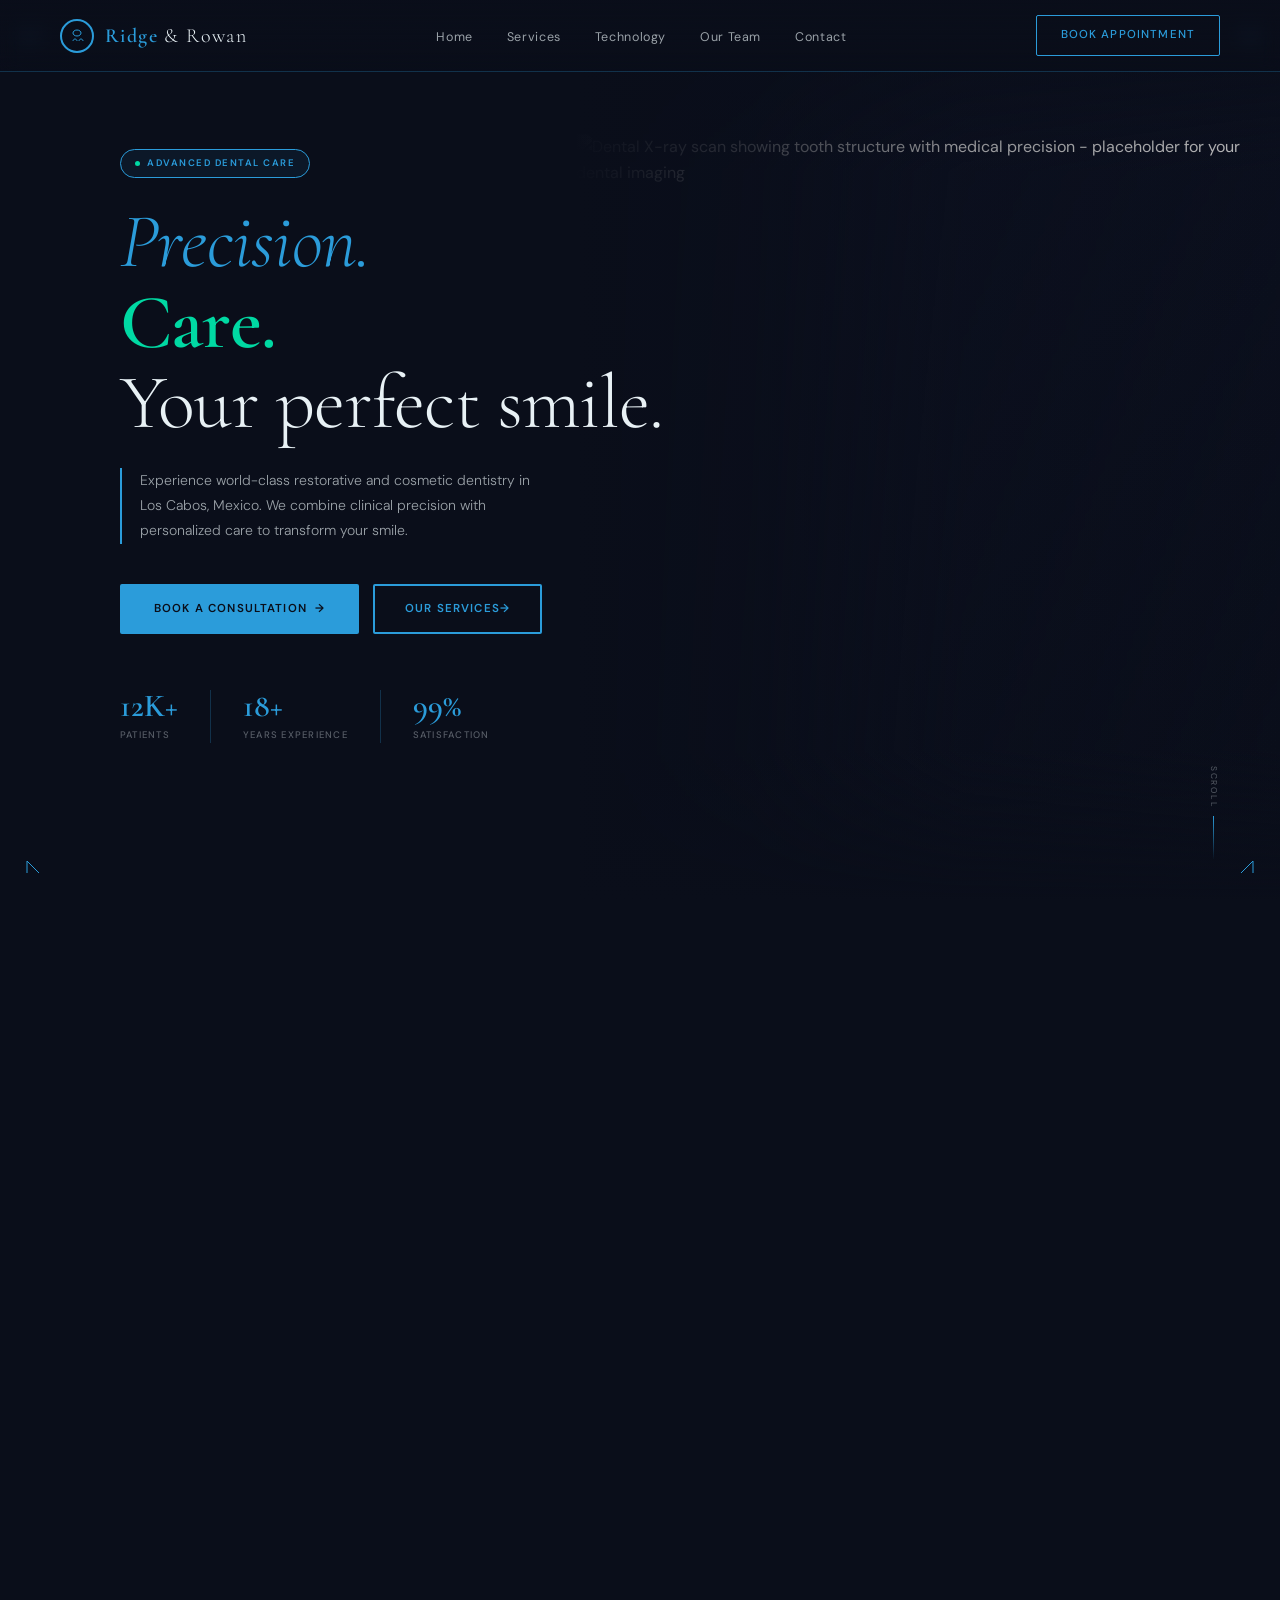
==== commit 38f465d5: "Fix routing and add mobile hamburger nav - Fix _redirects catch-all: was pointing to /index.html (mi" ====
--- a/index-medical.html
+++ b/index-medical.html
@@ -1,973 +1,921 @@
-<!DOCTYPE html>
-<html lang="en">
-<head>
-<meta charset="UTF-8">
-<meta name="viewport" content="width=device-width, initial-scale=1.0">
-<title>Ridge & Rowan Dental — Los Cabos, Mexico</title>
-<link rel="preconnect" href="https://fonts.googleapis.com">
-<link rel="preconnect" href="https://fonts.gstatic.com" crossorigin>
-<link href="https://fonts.googleapis.com/css2?family=Cormorant+Garamond:ital,wght@0,300;0,400;0,600;1,300;1,400&family=DM+Sans:opsz,wght@9..40,300;9..40,400;9..40,500&display=swap" rel="stylesheet">
-<style>
-*,*::before,*::after{box-sizing:border-box;margin:0;padding:0}
-
-:root{
-  /* Medical dental color scheme */
-  --bg:    #0a0e1a;
-  --bg2:   #0f1428;
-  --primary:  #2b9cda;
-  --primary2: #1f7ba8;
-  --primary3: rgba(43,156,218,0.18);
-  --primary4: rgba(43,156,218,0.07);
-  --accent: #00d9a3;
-  --accent-dark: #00a878;
-  --white: #e8f1f5;
-  --text-primary: rgba(232,241,245,0.95);
-  --text-secondary: rgba(232,241,245,0.65);
-  --text-muted: rgba(232,241,245,0.35);
-  --border: rgba(43,156,218,0.25);
-  --success: #00d9a3;
-  --warning: #f59e0b;
-  --danger: #ef4444;
-}
-
-html,body{width:100%;height:100%;background:var(--bg);color:var(--text-primary);font-family:'DM Sans',sans-serif;overflow-x:hidden;cursor:auto;line-height:1.6}
-
-body{scroll-behavior:smooth}
-
-/* Custom cursor */
-#cur{position:fixed;width:7px;height:7px;background:var(--primary);border-radius:50%;pointer-events:none;z-index:9999;transform:translate(-50%,-50%);mix-blend-mode:screen}
-#cur-r{position:fixed;width:28px;height:28px;border:1px solid rgba(43,156,218,0.5);border-radius:50%;pointer-events:none;z-index:9998;transform:translate(-50%,-50%);transition:width .22s,height .22s,border-color .2s}
-
-/* Navigation */
-nav{position:fixed;inset:0 0 auto;z-index:200;display:flex;align-items:center;justify-content:space-between;padding:0 60px;height:72px;background:linear-gradient(to bottom,rgba(10,14,26,.98) 0%,rgba(10,14,26,0) 100%);backdrop-filter:blur(10px);border-bottom:1px solid var(--border)}
-
-.logo{display:flex;align-items:center;gap:11px;text-decoration:none}
-
-.logo-ring{width:34px;height:34px;border:2px solid var(--primary);border-radius:50%;display:flex;align-items:center;justify-content:center}
-.logo-ring svg{width:16px;height:16px;stroke:var(--primary)}
-
-.logo-wordmark{font-family:'Cormorant Garamond',serif;font-size:20px;font-weight:300;color:var(--white);letter-spacing:.07em}
-.logo-wordmark b{font-weight:600;color:var(--primary)}
-
-.nav-ul{display:flex;gap:34px;list-style:none}
-.nav-ul a{color:var(--text-secondary);text-decoration:none;font-size:12.5px;font-weight:400;letter-spacing:.05em;transition:color .2s;position:relative}
-.nav-ul a::after{content:'';position:absolute;bottom:-3px;left:0;width:0;height:1px;background:var(--primary);transition:width .28s}
-.nav-ul a:hover{color:var(--white)}
-.nav-ul a:hover::after{width:100%}
-
-.nav-btn{padding:10px 24px;border:1px solid var(--primary);color:var(--primary);font-size:11.5px;font-weight:500;letter-spacing:.1em;text-transform:uppercase;text-decoration:none;cursor:none;background:transparent;transition:all .2s;border-radius:2px;position:relative;overflow:hidden}
-.nav-btn::before{content:'';position:absolute;inset:0;background:var(--primary);transform:scaleX(0);transform-origin:left;transition:transform .24s;z-index:-1}
-.nav-btn:hover::before{transform:scaleX(1)}
-.nav-btn:hover{color:var(--bg);border-color:var(--primary)}
-.nav-btn span{position:relative;z-index:1}
-
-/* Hero Section */
-.hero{position:relative;width:100%;min-height:100vh;display:flex;align-items:center;overflow:hidden;padding-top:72px}
-
-.xray-wrap{
-  position:absolute;
-  right:0; top:72px; bottom:0;
-  width:55%;
-  z-index:1;
-  display:flex;align-items:center;justify-content:center;
-  background:linear-gradient(135deg, rgba(15,20,40,0.5) 0%, rgba(10,14,26,0) 100%);
-}
-
-.xray-img-cont{
-  position:relative;
-  width:100%;height:100%;
-  display:flex;align-items:center;justify-content:center;
-  min-height:calc(100vh - 72px);
-}
-
-.xray-img{
-  position:relative;
-  width:auto;
-  height:85%;
-  max-height:85vh;
-  object-fit:contain;
-  display:block;
-  /* Medical X-ray styling */
-  filter: brightness(0.85) contrast(1.2) saturate(0.15) hue-rotate(200deg);
-  z-index:2;
-  animation: medicalPulse 4s ease-in-out infinite;
-}
-
-@keyframes medicalPulse{
-  0%,100%{filter:brightness(.85) contrast(1.2) saturate(.15) hue-rotate(200deg) drop-shadow(0 0 20px rgba(43,156,218,.12))}
-  50%{filter:brightness(.92) contrast(1.25) saturate(.2) hue-rotate(200deg) drop-shadow(0 0 40px rgba(43,156,218,.25))}
-}
-
-/* Canvas overlay for X-ray annotations */
-#ov{position:absolute;inset:0;z-index:3;pointer-events:none;width:100%;height:100%}
-
-/* Gradient fade for blend effect */
-.xray-fade{
-  position:absolute;inset:0;z-index:4;pointer-events:none;
-  background:linear-gradient(to right, var(--bg) 0%, rgba(10,14,26,.8) 25%, rgba(10,14,26,.2) 55%, rgba(10,14,26,0) 100%);
-}
-
-.xray-fade-b{
-  position:absolute;inset:0;z-index:4;pointer-events:none;
-  background:linear-gradient(to bottom, rgba(10,14,26,.6) 0%, transparent 12%, transparent 82%, var(--bg) 100%);
-}
-
-/* Hero Content */
-.hero-content{
-  position:relative;z-index:10;
-  max-width:1200px;margin:0 auto;padding:0 60px;
-  width:100%;
-}
-
-.eyebrow{
-  display:flex;align-items:center;gap:10px;margin-bottom:24px;
-  opacity:0;animation:slideUp .7s .2s forwards;
-}
-
-.pill{
-  display:inline-flex;align-items:center;gap:7px;
-  padding:6px 14px;border-radius:20px;
-  border:1px solid var(--primary);
-  background:rgba(43,156,218,.08);
-  font-size:9.5px;font-weight:600;letter-spacing:.16em;text-transform:uppercase;color:var(--primary);
-}
-
-.dot{width:5px;height:5px;border-radius:50%;background:var(--accent);animation:pulse 2s infinite}
-@keyframes pulse{0%,100%{opacity:1;transform:scale(1)}50%{opacity:.3;transform:scale(.6)}}
-
-h1{
-  font-family:'Cormorant Garamond',serif;
-  font-size:clamp(48px,6vw,84px);
-  font-weight:300;line-height:1.05;
-  letter-spacing:-.01em;max-width:580px;
-  margin-bottom:24px;
-  opacity:0;animation:slideUp .85s .35s forwards;
-  color:var(--white);
-}
-
-h1 em{font-style:italic;color:var(--primary)}
-h1 strong{font-weight:600;font-style:normal;color:var(--accent)}
-
-.subtitle{
-  font-size:14px;font-weight:300;line-height:1.8;
-  color:var(--text-secondary);max-width:420px;margin-bottom:40px;
-  padding-left:18px;border-left:2px solid var(--primary);
-  opacity:0;animation:slideUp .85s .52s forwards;
-}
-
-.cta-buttons{display:flex;gap:14px;flex-wrap:wrap;opacity:0;animation:slideUp .85s .68s forwards}
-
-.btn-primary{
-  display:inline-flex;align-items:center;gap:9px;
-  padding:14px 32px;background:var(--primary);color:var(--bg);
-  font-size:11.5px;font-weight:600;letter-spacing:.1em;text-transform:uppercase;
-  text-decoration:none;cursor:pointer;border-radius:2px;
-  border:2px solid var(--primary);
-  position:relative;overflow:hidden;transition:all .2s;
-  font-family:'DM Sans',sans-serif;
-}
-
-.btn-primary::before{content:'';position:absolute;inset:0;background:rgba(255,255,255,.1);transform:translateX(-110%) skewX(-18deg);transition:transform .4s;z-index:0}
-
-.btn-primary:hover::before{transform:translateX(110%) skewX(-18deg)}
-
-.btn-primary:hover{
-  transform:translateY(-2px);
-  box-shadow:0 12px 40px rgba(43,156,218,.3);
-  background:var(--primary2);
-}
-
-.btn-primary span{position:relative;z-index:1;display:flex;align-items:center;gap:8px}
-
-.btn-secondary{
-  display:inline-flex;align-items:center;gap:9px;
-  padding:13px 30px;border:2px solid var(--primary);
-  color:var(--primary);font-size:11.5px;font-weight:600;letter-spacing:.1em;text-transform:uppercase;
-  text-decoration:none;cursor:pointer;background:transparent;border-radius:2px;
-  transition:all .2s;
-  font-family:'DM Sans',sans-serif;
-}
-
-.btn-secondary:hover{
-  border-color:var(--accent);color:var(--accent);
-  transform:translateY(-2px);
-  box-shadow:0 8px 30px rgba(0,217,163,.15);
-}
-
-.arrow{transition:transform .2s}
-.btn-primary:hover .arrow,.btn-secondary:hover .arrow{transform:translateX(4px)}
-
-/* Stats Section */
-.stats{
-  margin-top:56px;display:flex;gap:0;
-  opacity:0;animation:slideUp .85s .95s forwards;
-  max-width:480px;
-}
-
-.stat{padding:0 32px 0 0}
-.stat:first-child{padding-left:0}
-.stat+.stat{border-left:1px solid var(--border);padding-left:32px}
-
-.stat-number{
-  font-family:'Cormorant Garamond',serif;
-  font-size:32px;font-weight:600;color:var(--primary);
-  line-height:1;margin-bottom:6px;
-}
-
-.stat-label{
-  font-size:9.5px;font-weight:500;color:var(--text-muted);
-  letter-spacing:.13em;text-transform:uppercase;
-}
-
-/* Corner brackets */
-.corner{
-  position:absolute;z-index:20;width:24px;height:24px;pointer-events:none;
-  opacity:0;animation:fadeIn 1s 1.3s forwards;
-}
-
-.corner svg{width:100%;height:100%;stroke:var(--primary);stroke-width:1;fill:none}
-
-.c-tl{top:24px;left:24px} .c-tr{top:24px;right:24px;transform:scaleX(-1)}
-.c-bl{bottom:24px;left:24px;transform:scaleY(-1)} .c-br{bottom:24px;right:24px;transform:scale(-1,-1)}
-
-/* Scroll indicator */
-.scroll-indicator{
-  position:absolute;bottom:40px;right:60px;z-index:20;
-  display:flex;flex-direction:column;align-items:center;gap:8px;
-  opacity:0;animation:fadeIn 1s 1.7s forwards;
-}
-
-.scroll-indicator span{
-  font-size:8.5px;letter-spacing:.2em;text-transform:uppercase;
-  color:var(--text-muted);writing-mode:vertical-rl;
-}
-
-.scroll-bar{
-  width:1px;height:44px;
-  background:linear-gradient(to bottom, var(--primary), transparent);
-  animation:scrollAnimation 2s infinite;
-}
-
-@keyframes scrollAnimation{
-  0%{transform:scaleY(0);transform-origin:top;opacity:0}
-  50%{transform:scaleY(1);transform-origin:top;opacity:1}
-  51%{transform:scaleY(1);transform-origin:bottom;opacity:1}
-  100%{transform:scaleY(0);transform-origin:bottom;opacity:0}
-}
-
-@keyframes slideUp{from{opacity:0;transform:translateY(24px)}to{opacity:1;transform:translateY(0)}}
-@keyframes fadeIn{from{opacity:0}to{opacity:1}}
-
-/* Content Sections */
-section{padding:80px 60px;max-width:1400px;margin:0 auto;width:100%}
-
-h2{
-  font-family:'Cormorant Garamond',serif;
-  font-size:clamp(36px,4vw,56px);
-  font-weight:400;margin-bottom:16px;color:var(--white);
-  letter-spacing:-.01em;
-}
-
-h3{
-  font-size:20px;font-weight:600;color:var(--white);
-  margin-bottom:12px;
-}
-
-.section-subtitle{
-  font-size:14px;color:var(--text-secondary);margin-bottom:48px;
-  max-width:600px;line-height:1.8;
-}
-
-.services-grid{
-  display:grid;grid-template-columns:repeat(auto-fit,minmax(320px,1fr));gap:32px;
-  margin-top:40px;
-}
-
-.service-card{
-  padding:32px;background:linear-gradient(135deg, rgba(43,156,218,0.05) 0%, rgba(15,20,40,0.1) 100%);
-  border:1px solid var(--primary);
-  border-radius:4px;
-  transition:all .3s;
-  text-decoration:none;
-  color:inherit;
-  display:block;
-}
-
-.service-card:hover{
-  transform:translateY(-8px);
-  border-color:var(--accent);
-  box-shadow:0 16px 48px rgba(43,156,218,.15);
-  background:linear-gradient(135deg, rgba(43,156,218,0.1) 0%, rgba(0,217,163,0.05) 100%);
-}
-
-.service-icon{
-  width:56px;height:56px;
-  background:linear-gradient(135deg, var(--primary), var(--primary2));
-  border-radius:4px;
-  display:flex;align-items:center;justify-content:center;
-  font-size:28px;margin-bottom:16px;
-}
-
-/* Team Section */
-.team-grid{
-  display:grid;grid-template-columns:repeat(auto-fit,minmax(280px,1fr));gap:32px;
-  margin-top:40px;
-}
-
-.team-card{
-  text-align:center;padding:24px;
-  background:linear-gradient(135deg, rgba(15,20,40,0.8) 0%, rgba(10,14,26,0.5) 100%);
-  border:1px solid var(--border);
-  border-radius:4px;
-  overflow:hidden;
-  transition:all .3s;
-}
-
-.team-card:hover{
-  border-color:var(--primary);
-  box-shadow:0 12px 36px rgba(43,156,218,.2);
-}
-
-.team-image{
-  width:100%;height:280px;background:linear-gradient(135deg, var(--primary2), var(--primary));
-  border-radius:3px;margin-bottom:16px;
-  display:flex;align-items:center;justify-content:center;
-  color:var(--white);font-size:14px;font-style:italic;
-  overflow:hidden;
-}
-
-.team-image img{
-  width:100%;height:100%;object-fit:cover;
-}
-
-.team-name{font-size:16px;font-weight:600;margin-bottom:4px}
-.team-role{font-size:12px;color:var(--text-secondary);text-transform:uppercase;letter-spacing:.08em;margin-bottom:12px}
-.team-bio{font-size:13px;color:var(--text-secondary);line-height:1.6}
-
-/* Contact Section */
-.contact-grid{
-  display:grid;grid-template-columns:1fr 1fr;gap:48px;margin-top:40px;
-  align-items:start;
-}
-
-.contact-form{display:flex;flex-direction:column;gap:16px}
-.form-group{display:flex;flex-direction:column;gap:8px}
-.form-group label{font-size:12px;font-weight:600;text-transform:uppercase;letter-spacing:.08em;color:var(--text-secondary)}
-.form-group input,
-.form-group textarea{
-  padding:12px 16px;background:rgba(43,156,218,0.05);
-  border:1px solid var(--border);color:var(--text-primary);
-  border-radius:2px;font-family:inherit;font-size:13px;
-  transition:all .2s;
-}
-.form-group input:focus,
-.form-group textarea:focus{
-  outline:none;border-color:var(--primary);
-  background:rgba(43,156,218,0.1);
-  box-shadow:0 0 0 3px rgba(43,156,218,0.1);
-}
-
-.contact-info{display:flex;flex-direction:column;gap:32px}
-.contact-item{display:flex;gap:16px}
-.contact-icon{
-  width:40px;height:40px;
-  background:rgba(43,156,218,0.1);
-  border:1px solid var(--primary);
-  border-radius:50%;
-  display:flex;align-items:center;justify-content:center;
-  font-size:18px;flex-shrink:0;
-}
-.contact-text h4{margin-bottom:4px}
-.contact-text p{font-size:13px;color:var(--text-secondary)}
-
-/* Footer */
-footer{
-  background:linear-gradient(to bottom, rgba(15,20,40,0.5), rgba(10,14,26,0.8));
-  border-top:1px solid var(--border);
-  padding:60px;
-  text-align:center;
-  color:var(--text-secondary);
-}
-
-footer p{margin-bottom:8px;font-size:13px}
-footer a{color:var(--primary);text-decoration:none;transition:color .2s}
-footer a:hover{color:var(--accent)}
-
-/* Background Canvas */
-#bgCanvas{position:fixed;inset:0;z-index:0;pointer-events:none;width:100%;height:100%}
-
-/* Responsive */
-@media(max-width:1024px){
-  nav{padding:0 40px}
-  .hero-content{padding:0 40px}
-  .xray-wrap{width:60%}
-  section{padding:60px 40px}
-}
-
-@media(max-width:768px){
-  nav{padding:0 24px;height:64px}
-  nav .nav-ul{display:none}
-  
-  .hero{padding-top:64px}
-  .hero-content{padding:0 24px}
-  
-  .xray-wrap{display:none}
-  .hero{background:linear-gradient(135deg, rgba(15,20,40,0.8) 0%, var(--bg) 100%)}
-  
-  h1{font-size:36px}
-  
-  .cta-buttons{flex-direction:column}
-  .btn-primary,.btn-secondary{width:100%}
-  
-  .scroll-indicator{display:none}
-  
-  section{padding:40px 24px}
-  
-  h2{font-size:32px}
-  
-  .contact-grid{grid-template-columns:1fr;gap:32px}
-  
-  .services-grid,.team-grid{grid-template-columns:1fr}
-}
-
-@media(max-width:480px){
-  h1{font-size:28px;margin-bottom:16px}
-  .subtitle{font-size:13px;padding-left:12px}
-  .stats{flex-wrap:wrap;gap:16px}
-  .stat{padding:0 16px 0 0}
-  .stat+.stat{padding-left:16px;border-left:none;padding-top:12px;border-top:1px solid var(--border)}
-}
-</style>
-</head>
-<body>
-
-<div id="cur"></div>
-<div id="cur-r"></div>
-
-<nav>
-  <a href="#home" class="logo">
-    <div class="logo-ring">
-      <svg viewBox="0 0 16 16" fill="none" stroke="currentColor">
-        <path d="M8 2C5.5 2 4 3.5 4 5s1.5 3 4 3 4-1.5 4-3-1.5-3-4-3M4 13c0-1 1-2 2-2s2 1 2 2M10 13c0-1 1-2 2-2s2 1 2 2"/>
-      </svg>
-    </div>
-    <span class="logo-wordmark"><b>Ridge</b> & Rowan</span>
-  </a>
-  <ul class="nav-ul">
-    <li><a href="#home">Home</a></li>
-    <li><a href="#services">Services</a></li>
-    <li><a href="#technology">Technology</a></li>
-    <li><a href="#team">Our Team</a></li>
-    <li><a href="#contact">Contact</a></li>
-  </ul>
-  <a href="#contact" class="nav-btn"><span>Book Appointment</span></a>
-</nav>
-
-<section class="hero" id="home">
-  <!-- X-ray image right side -->
-  <div class="xray-wrap">
-    <div class="xray-img-cont">
-      <img
-        id="xrayImg"
-        class="xray-img"
-        src="https://i.ibb.co/VY34PVdd/xray-human-tooth-isolated-with-white-highlights-660230-206222.png"
-        alt="Dental X-ray scan showing tooth structure with medical precision - placeholder for your dental imaging"
-        crossorigin="anonymous"
-      />
-      <canvas id="ov"></canvas>
-    </div>
-    <div class="xray-fade"></div>
-    <div class="xray-fade-b"></div>
-  </div>
-
-  <!-- Corner HUD -->
-  <div class="corner c-tl"><svg viewBox="0 0 24 24" fill="none"><path d="M3 3L3 15L15 3" stroke-width="1"/></svg></div>
-  <div class="corner c-tr"><svg viewBox="0 0 24 24" fill="none"><path d="M3 3L3 15L15 3" stroke-width="1"/></svg></div>
-  <div class="corner c-bl"><svg viewBox="0 0 24 24" fill="none"><path d="M3 3L3 15L15 3" stroke-width="1"/></svg></div>
-  <div class="corner c-br"><svg viewBox="0 0 24 24" fill="none"><path d="M3 3L3 15L15 3" stroke-width="1"/></svg></div>
-
-  <!-- Hero text left -->
-  <div class="hero-content">
-    <div class="eyebrow">
-      <div class="pill"><div class="dot"></div>Advanced Dental Care</div>
-    </div>
-
-    <h1>
-      <em>Precision.</em><br>
-      <strong>Care.</strong><br>
-      Your perfect smile.
-    </h1>
-
-    <p class="subtitle">
-      Experience world-class restorative and cosmetic dentistry in Los Cabos, Mexico. We combine clinical precision with personalized care to transform your smile.
-    </p>
-
-    <div class="cta-buttons">
-      <a href="#contact" class="btn-primary"><span>Book a Consultation<span class="arrow">→</span></span></a>
-      <a href="#services" class="btn-secondary"><span>Our Services<span class="arrow">→</span></span></a>
-    </div>
-
-    <div class="stats">
-      <div class="stat"><div class="stat-number">12K+</div><div class="stat-label">Patients</div></div>
-      <div class="stat"><div class="stat-number">18+</div><div class="stat-label">Years Experience</div></div>
-      <div class="stat"><div class="stat-number">99%</div><div class="stat-label">Satisfaction</div></div>
-    </div>
-  </div>
-
-  <div class="scroll-indicator"><span>Scroll</span><div class="scroll-bar"></div></div>
-</section>
-
-<!-- Services Section -->
-<section id="services">
-  <h2>Our Services</h2>
-  <p class="section-subtitle">
-    From preventive care to complex restorations, we offer comprehensive dental solutions backed by the latest technology.
-  </p>
-
-  <div class="services-grid">
-    <a href="services-implants.html" class="service-card">
-      <div class="service-icon">🦷</div>
-      <h3>Dental Implants</h3>
-      <p>Restore your smile with state-of-the-art dental implants. Save up to 50% compared to US prices without compromising on quality.</p>
-    </a>
-    <a href="services-veneers.html" class="service-card">
-      <div class="service-icon">✨</div>
-      <h3>Cosmetic Veneers</h3>
-      <p>Transform your smile with custom-designed porcelain veneers. Achieve the aesthetic perfection you've always wanted.</p>
-    </a>
-    <div class="service-card">
-      <div class="service-icon">👁️</div>
-      <h3>All-on-4 Restoration</h3>
-      <p>Complete mouth restoration with a full arch of teeth on just 4 implants. Permanent, natural-looking results.</p>
-    </div>
-    <div class="service-card">
-      <div class="service-icon">🧪</div>
-      <h3>Root Canal Therapy</h3>
-      <p>Advanced endodontic treatment using precision instruments and digital imaging to save your natural teeth.</p>
-    </div>
-    <div class="service-card">
-      <div class="service-icon">🫗</div>
-      <h3>Professional Cleaning</h3>
-      <p>Deep cleaning and scaling to maintain optimal oral health and prevent periodontal disease.</p>
-    </div>
-    <div class="service-card">
-      <div class="service-icon">🪥</div>
-      <h3>Preventive Care</h3>
-      <p>Regular checkups, cleanings, and dental education to keep your teeth healthy for life.</p>
-    </div>
-  </div>
-</section>
-
-<!-- Technology Section -->
-<section id="technology">
-  <h2>Advanced Technology</h2>
-  <p class="section-subtitle">
-    We utilize cutting-edge dental technology to provide accurate diagnoses and superior treatment outcomes.
-  </p>
-
-  <div class="services-grid">
-    <div class="service-card">
-      <div class="service-icon">📸</div>
-      <h3>Digital X-Ray Imaging</h3>
-      <p>High-resolution digital imaging with 90% less radiation exposure. Enhanced diagnostics for precise treatment planning.</p>
-    </div>
-    <div class="service-card">
-      <div class="service-icon">🔍</div>
-      <h3>Intraoral Camera</h3>
-      <p>See exactly what we see. Magnified visual examination helps us identify issues early and educate our patients.</p>
-    </div>
-    <div class="service-card">
-      <div class="service-icon">🖥️</div>
-      <h3>CAD/CAM Design</h3>
-      <p>Computer-assisted design and manufacturing for perfect-fit crowns, bridges, and veneers in minimal time.</p>
-    </div>
-    <div class="service-card">
-      <div class="service-icon">💫</div>
-      <h3>3D Cone Beam CT</h3>
-      <p>Advanced 3D imaging for implant planning and complex surgical cases. Superior precision and safety.</p>
-    </div>
-  </div>
-</section>
-
-<!-- Team Section -->
-<section id="team">
-  <h2>Meet Our Team</h2>
-  <p class="section-subtitle">
-    Our experienced team of dental professionals is dedicated to providing you with compassionate, high-quality care.
-  </p>
-
-  <div class="team-grid">
-    <div class="team-card">
-      <div class="team-image">
-        <img src="https://images.unsplash.com/photo-1559839734033-6461efb1b89f?w=400&q=80" alt="Dr. Daniela - Senior cosmetic dentist with 15+ years experience" />
-      </div>
-      <h3 class="team-name">Dr. Daniela</h3>
-      <p class="team-role">Senior Cosmetic Dentist</p>
-      <p class="team-bio">Specialist in cosmetic transformations and smile design with 15+ years of clinical excellence.</p>
-    </div>
-
-    <div class="team-card">
-      <div class="team-image">
-        <img src="https://images.unsplash.com/photo-1612349317150-e88a39ffb5a2?w=400&q=80" alt="Dr. Fidel - Restorative dentistry specialist" />
-      </div>
-      <h3 class="team-name">Dr. Fidel</h3>
-      <p class="team-role">Restorative Dentist</p>
-      <p class="team-bio">Expert in complex restorations and implant placement with a focus on patient comfort and natural results.</p>
-    </div>
-
-    <div class="team-card">
-      <div class="team-image">
-        <img src="https://images.unsplash.com/photo-1621905251918-48416bd8575a?w=400&q=80" alt="Dr. Pamela - Pediatric and preventive dentistry" />
-      </div>
-      <h3 class="team-name">Dr. Pamela</h3>
-      <p class="team-role">Preventive Care Specialist</p>
-      <p class="team-bio">Dedicated to preventive dentistry and patient education, ensuring long-term oral health for all ages.</p>
-    </div>
-
-    <div class="team-card">
-      <div class="team-image">
-        <img src="https://images.unsplash.com/photo-1631217314831-dc54bc48b254?w=400&q=80" alt="Dr. Uriel - Oral surgery and implantology specialist" />
-      </div>
-      <h3 class="team-name">Dr. Uriel</h3>
-      <p class="team-role">Oral Surgery Specialist</p>
-      <p class="team-bio">Skilled in complex oral surgery and advanced implant techniques with meticulous attention to detail.</p>
-    </div>
-
-    <div class="team-card">
-      <div class="team-image">
-        <img src="https://images.unsplash.com/photo-1643580614643-cb0ddc776ebc?w=400&q=80" alt="Dr. Zunet - Endodontic specialist" />
-      </div>
-      <h3 class="team-name">Dr. Zunet</h3>
-      <p class="team-role">Endodontic Specialist</p>
-      <p class="team-bio">Expert in root canal therapy and complex endodontic cases, focused on saving natural teeth.</p>
-    </div>
-  </div>
-</section>
-
-<!-- Contact Section -->
-<section id="contact">
-  <h2>Get in Touch</h2>
-  <p class="section-subtitle">Ready to transform your smile? Contact us today to schedule your consultation.</p>
-
-  <div class="contact-grid">
-    <form class="contact-form" onsubmit="event.preventDefault();alert('Thank you for your message. We will contact you soon.');">
-      <div class="form-group">
-        <label for="name">Full Name</label>
-        <input type="text" id="name" name="name" required>
-      </div>
-      <div class="form-group">
-        <label for="email">Email Address</label>
-        <input type="email" id="email" name="email" required>
-      </div>
-      <div class="form-group">
-        <label for="phone">Phone Number</label>
-        <input type="tel" id="phone" name="phone">
-      </div>
-      <div class="form-group">
-        <label for="message">Message</label>
-        <textarea id="message" name="message" rows="4" required></textarea>
-      </div>
-      <button class="btn-primary" type="submit"><span>Send Message<span class="arrow">→</span></span></button>
-    </form>
-
-    <div class="contact-info">
-      <div class="contact-item">
-        <div class="contact-icon">📍</div>
-        <div class="contact-text">
-          <h4>Location</h4>
-          <p>Marina District, Los Cabos<br>Baja California Sur, Mexico</p>
-        </div>
-      </div>
-      <div class="contact-item">
-        <div class="contact-icon">📞</div>
-        <div class="contact-text">
-          <h4>Phone</h4>
-          <p>+52 624 143 0000</p>
-        </div>
-      </div>
-      <div class="contact-item">
-        <div class="contact-icon">📧</div>
-        <div class="contact-text">
-          <h4>Email</h4>
-          <p>hello@ridgerowan.dental</p>
-        </div>
-      </div>
-      <div class="contact-item">
-        <div class="contact-icon">🕐</div>
-        <div class="contact-text">
-          <h4>Hours</h4>
-          <p>Monday - Friday: 8:00 AM - 6:00 PM<br>Saturday: 9:00 AM - 2:00 PM<br>Sunday: Closed</p>
-        </div>
-      </div>
-    </div>
-  </div>
-</section>
-
-<footer>
-  <p>&copy; 2026 Ridge &amp; Rowan Dental. All rights reserved.</p>
-  <p>Boutique cosmetic &amp; restorative dentistry in Los Cabos, Mexico</p>
-  <p><a href="privacy-policy.html">Privacy Policy</a> | <a href="terms-of-service.html">Terms of Service</a></p>
-</footer>
-
-<!-- Background canvas -->
-<canvas id="bgCanvas" style="position:fixed;inset:0;z-index:0;pointer-events:none;width:100%;height:100%"></canvas>
-
-<script>
-// Cursor management
-const cur = document.getElementById('cur'), ring = document.getElementById('cur-r');
-let mx = 0, my = 0, rx = 0, ry = 0;
-
-document.addEventListener('mousemove', e => {
-  mx = e.clientX;
-  my = e.clientY;
-});
-
-(function animateCursor() {
-  rx += (mx - rx) * 0.13;
-  ry += (my - ry) * 0.13;
-  cur.style.left = mx + 'px';
-  cur.style.top = my + 'px';
-  ring.style.left = rx + 'px';
-  ring.style.top = ry + 'px';
-  requestAnimationFrame(animateCursor);
-})();
-
-document.querySelectorAll('a, button').forEach(el => {
-  el.addEventListener('mouseenter', () => {
-    cur.style.width = '4px';
-    cur.style.height = '4px';
-    ring.style.width = '44px';
-    ring.style.height = '44px';
-    ring.style.borderColor = 'rgba(43,156,218,.85)';
-  });
-  el.addEventListener('mouseleave', () => {
-    cur.style.width = '7px';
-    cur.style.height = '7px';
-    ring.style.width = '28px';
-    ring.style.height = '28px';
-    ring.style.borderColor = 'rgba(43,156,218,.5)';
-  });
-});
-
-// Background canvas - stars and vignette
-const bgc = document.getElementById('bgCanvas');
-const bgx = bgc.getContext('2d');
-let BW, BH;
-
-function resizeBg() {
-  BW = bgc.width = window.innerWidth;
-  BH = bgc.height = window.innerHeight;
-}
-resizeBg();
-window.addEventListener('resize', resizeBg);
-
-const stars = Array.from({ length: 120 }, () => ({
-  x: Math.random(),
-  y: Math.random(),
-  s: Math.random() * 1.2 + 0.3,
-  o: Math.random() * 0.3 + 0.05,
-  t: Math.random() * Math.PI * 2
-}));
-
-function bgLoop() {
-  bgx.clearRect(0, 0, BW, BH);
-
-  // Deep gradient background
-  const g = bgx.createRadialGradient(BW * 0.6, BH * 0.5, 0, BW * 0.6, BH * 0.5, Math.max(BW, BH) * 0.8);
-  g.addColorStop(0, '#0f1428');
-  g.addColorStop(0.5, '#0a0e1a');
-  g.addColorStop(1, '#05070f');
-  bgx.fillStyle = g;
-  bgx.fillRect(0, 0, BW, BH);
-
-  // Animate stars
-  stars.forEach(s => {
-    s.t += 0.006;
-    const o = s.o * (0.6 + 0.4 * Math.sin(s.t));
-    bgx.beginPath();
-    bgx.arc(s.x * BW, s.y * BH, s.s, 0, Math.PI * 2);
-    bgx.fillStyle = `rgba(200,225,235,${o})`;
-    bgx.fill();
-  });
-
-  // Vignette
-  const v = bgx.createRadialGradient(BW * 0.5, BH * 0.5, BH * 0.2, BW * 0.5, BH * 0.5, Math.max(BW, BH) * 0.8);
-  v.addColorStop(0, 'rgba(10,14,26,0)');
-  v.addColorStop(1, 'rgba(10,14,26,.55)');
-  bgx.fillStyle = v;
-  bgx.fillRect(0, 0, BW, BH);
-
-  requestAnimationFrame(bgLoop);
-}
-bgLoop();
-
-// X-ray canvas overlay
-const ov = document.getElementById('ov');
-const oc = ov.getContext('2d');
-const img = document.getElementById('xrayImg');
-let OW = 0, OH = 0, T = 0;
-
-const annotations = [
-  { rx: 0.72, ry: 0.2, label: 'Enamel', side: 'right' },
-  { rx: 0.58, ry: 0.38, label: 'Dentin', side: 'right' },
-  { rx: 0.48, ry: 0.56, label: 'Pulp', side: 'right' },
-  { rx: 0.4, ry: 0.75, label: 'Root', side: 'left' },
-  { rx: 0.55, ry: 0.88, label: 'Apex', side: 'right' },
-];
-
-function resizeOv() {
-  const wrap = ov.parentElement.getBoundingClientRect();
-  OW = ov.width = Math.round(wrap.width);
-  OH = ov.height = Math.round(wrap.height);
-}
-
-function drawOverlay() {
-  T += 0.011;
-  oc.clearRect(0, 0, OW, OH);
-
-  // Scanning beam
-  const period = 3.5;
-  const progress = (T % period) / period;
-  const scanY = -60 + progress * (OH + 120);
-
-  const glowH = 100;
-  const glow = oc.createLinearGradient(0, scanY - glowH, 0, scanY + glowH);
-  glow.addColorStop(0, 'rgba(43,156,218,0)');
-  glow.addColorStop(0.3, 'rgba(43,156,218,0.06)');
-  glow.addColorStop(0.5, 'rgba(43,156,218,0.12)');
-  glow.addColorStop(0.7, 'rgba(43,156,218,0.06)');
-  glow.addColorStop(1, 'rgba(43,156,218,0)');
-  oc.fillStyle = glow;
-  oc.fillRect(0, scanY - glowH, OW, glowH * 2);
-
-  const midH = 24;
-  const mid = oc.createLinearGradient(0, scanY - midH, 0, scanY + midH);
-  mid.addColorStop(0, 'rgba(43,156,218,0)');
-  mid.addColorStop(0.4, 'rgba(43,156,218,0.2)');
-  mid.addColorStop(0.5, 'rgba(43,156,218,0.35)');
-  mid.addColorStop(0.6, 'rgba(43,156,218,0.2)');
-  mid.addColorStop(1, 'rgba(43,156,218,0)');
-  oc.fillStyle = mid;
-  oc.fillRect(0, scanY - midH, OW, midH * 2);
-
-  const core = oc.createLinearGradient(0, scanY - 2, 0, scanY + 2);
-  core.addColorStop(0, 'rgba(180,240,245,0)');
-  core.addColorStop(0.5, 'rgba(180,240,245,0.8)');
-  core.addColorStop(1, 'rgba(180,240,245,0)');
-  oc.fillStyle = core;
-  oc.fillRect(0, scanY - 2, OW, 4);
-
-  // Hotspot
-  const hx = OW * 0.5;
-  const hg = oc.createRadialGradient(hx, scanY, 0, hx, scanY, OW * 0.35);
-  hg.addColorStop(0, 'rgba(43,156,218,0.25)');
-  hg.addColorStop(0.5, 'rgba(43,156,218,0.08)');
-  hg.addColorStop(1, 'rgba(43,156,218,0)');
-  oc.fillStyle = hg;
-  oc.fillRect(0, scanY - 40, OW, 80);
-
-  // Trail
-  const trailH = 160;
-  const trail = oc.createLinearGradient(0, scanY - trailH, 0, scanY);
-  trail.addColorStop(0, 'rgba(43,156,218,0)');
-  trail.addColorStop(1, 'rgba(43,156,218,0.04)');
-  oc.fillStyle = trail;
-  oc.fillRect(0, scanY - trailH, OW, trailH);
-
-  // Tick marks
-  oc.strokeStyle = 'rgba(43,156,218,0.7)';
-  oc.lineWidth = 1.2;
-  oc.beginPath();
-  oc.moveTo(0, scanY);
-  oc.lineTo(12, scanY);
-  oc.stroke();
-  oc.beginPath();
-  oc.moveTo(OW, scanY);
-  oc.lineTo(OW - 12, scanY);
-  oc.stroke();
-
-  // Readout
-  oc.font = '500 7px monospace';
-  oc.fillStyle = 'rgba(43,156,218,0.6)';
-  oc.textAlign = 'left';
-  oc.fillText(`Y:${Math.max(0, Math.round(scanY)).toString().padStart(4, '0')}`, 16, scanY - 6);
-
-  // Vignette overlay
-  const vg = oc.createRadialGradient(OW * 0.5, OH * 0.45, OH * 0.18, OW * 0.5, OH * 0.45, OH * 0.7);
-  vg.addColorStop(0, 'rgba(10,14,26,0)');
-  vg.addColorStop(1, 'rgba(10,14,26,.4)');
-  oc.fillStyle = vg;
-  oc.fillRect(0, 0, OW, OH);
-
-  // Annotations
-  annotations.forEach((a, i) => {
-    const ax = a.rx * OW, ay = a.ry * OH;
-    const phase = Math.sin(T * 0.5 + i * 0.8);
-    const ao = 0.22 + 0.08 * phase;
-    const llen = OW * 0.12;
-    const ex = a.side === 'right' ? ax + llen : ax - llen;
-    const ey = ay;
-
-    oc.beginPath();
-    oc.arc(ax, ay, 2.4, 0, Math.PI * 2);
-    oc.fillStyle = `rgba(43,156,218,${ao * 2.2})`;
-    oc.fill();
-
-    const pr = 5 + 3 * (0.5 + 0.5 * Math.sin(T * 1.1 + i));
-    oc.beginPath();
-    oc.arc(ax, ay, pr, 0, Math.PI * 2);
-    oc.strokeStyle = `rgba(43,156,218,${ao * 0.8})`;
-    oc.lineWidth = 0.7;
-    oc.stroke();
-
-    oc.beginPath();
-    oc.moveTo(ax, ay);
-    oc.lineTo(ex, ey);
-    oc.strokeStyle = `rgba(43,156,218,${ao})`;
-    oc.lineWidth = 0.8;
-    oc.setLineDash([3, 5]);
-    oc.stroke();
-    oc.setLineDash([]);
-
-    oc.beginPath();
-    oc.moveTo(ex, ey - 5);
-    oc.lineTo(ex, ey + 5);
-    oc.strokeStyle = `rgba(43,156,218,${ao * 1.5})`;
-    oc.lineWidth = 0.9;
-    oc.stroke();
-
-    oc.font = `300 8.5px 'DM Sans',sans-serif`;
-    oc.fillStyle = `rgba(43,156,218,${ao * 1.9})`;
-    const txtX = a.side === 'right' ? ex + 7 : ex - 7;
-    oc.textAlign = a.side === 'right' ? 'left' : 'right';
-    oc.fillText(a.label.toUpperCase(), txtX, ey + 3);
-  });
-
-  // HUD text
-  oc.font = "300 7px 'DM Sans',monospace";
-  oc.fillStyle = 'rgba(43,156,218,.2)';
-  oc.textAlign = 'right';
-  oc.fillText(`DENTAL-SCAN · MOLAR-01 · ${(T * 100).toFixed(0).padStart(5, '0')}ms`, OW - 14, OH - 14);
-  oc.textAlign = 'left';
-  oc.fillStyle = 'rgba(43,156,218,.18)';
-  oc.fillText('DR MODE :: DIAGNOSTIC', 14, OH - 14);
-
-  requestAnimationFrame(drawOverlay);
-}
-
-function init() {
-  resizeOv();
-  window.addEventListener('resize', resizeOv);
-  drawOverlay();
-}
-
-if (img.complete) {
-  init();
-} else {
-  img.addEventListener('load', init);
-  img.addEventListener('error', init);
-}
-</script>
-
-</body>
-</html>
+<!DOCTYPE html>
+<html lang="en">
+<head>
+<meta charset="UTF-8">
+<meta name="viewport" content="width=device-width, initial-scale=1.0">
+<title>Ridge & Rowan Dental — Los Cabos, Mexico</title>
+<link rel="preconnect" href="https://fonts.googleapis.com">
+<link rel="preconnect" href="https://fonts.gstatic.com" crossorigin>
+<link href="https://fonts.googleapis.com/css2?family=Cormorant+Garamond:ital,wght@0,300;0,400;0,600;1,300;1,400&family=DM+Sans:opsz,wght@9..40,300;9..40,400;9..40,500&display=swap" rel="stylesheet">
+<style>
+*,*::before,*::after{box-sizing:border-box;margin:0;padding:0}
+
+:root{
+  /* Medical dental color scheme */
+  --bg:    #0a0e1a;
+  --bg2:   #0f1428;
+  --primary:  #2b9cda;
+  --primary2: #1f7ba8;
+  --primary3: rgba(43,156,218,0.18);
+  --primary4: rgba(43,156,218,0.07);
+  --accent: #00d9a3;
+  --accent-dark: #00a878;
+  --white: #e8f1f5;
+  --text-primary: rgba(232,241,245,0.95);
+  --text-secondary: rgba(232,241,245,0.65);
+  --text-muted: rgba(232,241,245,0.35);
+  --border: rgba(43,156,218,0.25);
+  --success: #00d9a3;
+  --warning: #f59e0b;
+  --danger: #ef4444;
+}
+
+html,body{width:100%;height:100%;background:var(--bg);color:var(--text-primary);font-family:'DM Sans',sans-serif;overflow-x:hidden;cursor:auto;line-height:1.6}
+
+body{scroll-behavior:smooth}
+
+/* Custom cursor disabled - using normal system cursor */
+
+/* Navigation */
+nav{position:fixed;inset:0 0 auto;z-index:200;display:flex;align-items:center;justify-content:space-between;padding:0 60px;height:72px;background:linear-gradient(to bottom,rgba(10,14,26,.98) 0%,rgba(10,14,26,0) 100%);backdrop-filter:blur(10px);border-bottom:1px solid var(--border)}
+
+.logo{display:flex;align-items:center;gap:11px;text-decoration:none}
+
+.logo-ring{width:34px;height:34px;border:2px solid var(--primary);border-radius:50%;display:flex;align-items:center;justify-content:center}
+.logo-ring svg{width:16px;height:16px;stroke:var(--primary)}
+
+.logo-wordmark{font-family:'Cormorant Garamond',serif;font-size:20px;font-weight:300;color:var(--white);letter-spacing:.07em}
+.logo-wordmark b{font-weight:600;color:var(--primary)}
+
+.nav-ul{display:flex;gap:34px;list-style:none}
+.nav-ul a{color:var(--text-secondary);text-decoration:none;font-size:12.5px;font-weight:400;letter-spacing:.05em;transition:color .2s;position:relative}
+.nav-ul a::after{content:'';position:absolute;bottom:-3px;left:0;width:0;height:1px;background:var(--primary);transition:width .28s}
+.nav-ul a:hover{color:var(--white)}
+.nav-ul a:hover::after{width:100%}
+
+.nav-btn{padding:10px 24px;border:1px solid var(--primary);color:var(--primary);font-size:11.5px;font-weight:500;letter-spacing:.1em;text-transform:uppercase;text-decoration:none;cursor:pointer;background:transparent;transition:all .2s;border-radius:2px;position:relative;overflow:hidden}
+.nav-btn::before{content:'';position:absolute;inset:0;background:var(--primary);transform:scaleX(0);transform-origin:left;transition:transform .24s;z-index:-1}
+.nav-btn:hover::before{transform:scaleX(1)}
+.nav-btn:hover{color:var(--bg);border-color:var(--primary)}
+.nav-btn span{position:relative;z-index:1}
+
+/* Hero Section */
+.hero{position:relative;width:100%;min-height:100vh;display:flex;align-items:center;overflow:hidden;padding-top:72px}
+
+.xray-wrap{
+  position:absolute;
+  right:0; top:72px; bottom:0;
+  width:55%;
+  z-index:1;
+  display:flex;align-items:center;justify-content:center;
+  background:linear-gradient(135deg, rgba(15,20,40,0.5) 0%, rgba(10,14,26,0) 100%);
+}
+
+.xray-img-cont{
+  position:relative;
+  width:100%;height:100%;
+  display:flex;align-items:center;justify-content:center;
+  min-height:calc(100vh - 72px);
+}
+
+.xray-img{
+  position:relative;
+  width:auto;
+  height:85%;
+  max-height:85vh;
+  object-fit:contain;
+  display:block;
+  /* Medical X-ray styling */
+  filter: brightness(0.85) contrast(1.2) saturate(0.15) hue-rotate(200deg);
+  z-index:2;
+  animation: medicalPulse 4s ease-in-out infinite;
+}
+
+@keyframes medicalPulse{
+  0%,100%{filter:brightness(.85) contrast(1.2) saturate(.15) hue-rotate(200deg) drop-shadow(0 0 20px rgba(43,156,218,.12))}
+  50%{filter:brightness(.92) contrast(1.25) saturate(.2) hue-rotate(200deg) drop-shadow(0 0 40px rgba(43,156,218,.25))}
+}
+
+/* Canvas overlay for X-ray annotations */
+#ov{position:absolute;inset:0;z-index:3;pointer-events:none;width:100%;height:100%}
+
+/* Gradient fade for blend effect */
+.xray-fade{
+  position:absolute;inset:0;z-index:4;pointer-events:none;
+  background:linear-gradient(to right, var(--bg) 0%, rgba(10,14,26,.8) 25%, rgba(10,14,26,.2) 55%, rgba(10,14,26,0) 100%);
+}
+
+.xray-fade-b{
+  position:absolute;inset:0;z-index:4;pointer-events:none;
+  background:linear-gradient(to bottom, rgba(10,14,26,.6) 0%, transparent 12%, transparent 82%, var(--bg) 100%);
+}
+
+/* Hero Content */
+.hero-content{
+  position:relative;z-index:10;
+  max-width:1200px;margin:0 auto;padding:0 60px;
+  width:100%;
+}
+
+.eyebrow{
+  display:flex;align-items:center;gap:10px;margin-bottom:24px;
+  opacity:0;animation:slideUp .7s .2s forwards;
+}
+
+.pill{
+  display:inline-flex;align-items:center;gap:7px;
+  padding:6px 14px;border-radius:20px;
+  border:1px solid var(--primary);
+  background:rgba(43,156,218,.08);
+  font-size:9.5px;font-weight:600;letter-spacing:.16em;text-transform:uppercase;color:var(--primary);
+}
+
+.dot{width:5px;height:5px;border-radius:50%;background:var(--accent);animation:pulse 2s infinite}
+@keyframes pulse{0%,100%{opacity:1;transform:scale(1)}50%{opacity:.3;transform:scale(.6)}}
+
+h1{
+  font-family:'Cormorant Garamond',serif;
+  font-size:clamp(48px,6vw,84px);
+  font-weight:300;line-height:1.05;
+  letter-spacing:-.01em;max-width:580px;
+  margin-bottom:24px;
+  opacity:0;animation:slideUp .85s .35s forwards;
+  color:var(--white);
+}
+
+h1 em{font-style:italic;color:var(--primary)}
+h1 strong{font-weight:600;font-style:normal;color:var(--accent)}
+
+.subtitle{
+  font-size:14px;font-weight:300;line-height:1.8;
+  color:var(--text-secondary);max-width:420px;margin-bottom:40px;
+  padding-left:18px;border-left:2px solid var(--primary);
+  opacity:0;animation:slideUp .85s .52s forwards;
+}
+
+.cta-buttons{display:flex;gap:14px;flex-wrap:wrap;opacity:0;animation:slideUp .85s .68s forwards}
+
+.btn-primary{
+  display:inline-flex;align-items:center;gap:9px;
+  padding:14px 32px;background:var(--primary);color:var(--bg);
+  font-size:11.5px;font-weight:600;letter-spacing:.1em;text-transform:uppercase;
+  text-decoration:none;cursor:pointer;border-radius:2px;
+  border:2px solid var(--primary);
+  position:relative;overflow:hidden;transition:all .2s;
+  font-family:'DM Sans',sans-serif;
+}
+
+.btn-primary::before{content:'';position:absolute;inset:0;background:rgba(255,255,255,.1);transform:translateX(-110%) skewX(-18deg);transition:transform .4s;z-index:0}
+
+.btn-primary:hover::before{transform:translateX(110%) skewX(-18deg)}
+
+.btn-primary:hover{
+  transform:translateY(-2px);
+  box-shadow:0 12px 40px rgba(43,156,218,.3);
+  background:var(--primary2);
+}
+
+.btn-primary span{position:relative;z-index:1;display:flex;align-items:center;gap:8px}
+
+.btn-secondary{
+  display:inline-flex;align-items:center;gap:9px;
+  padding:13px 30px;border:2px solid var(--primary);
+  color:var(--primary);font-size:11.5px;font-weight:600;letter-spacing:.1em;text-transform:uppercase;
+  text-decoration:none;cursor:pointer;background:transparent;border-radius:2px;
+  transition:all .2s;
+  font-family:'DM Sans',sans-serif;
+}
+
+.btn-secondary:hover{
+  border-color:var(--accent);color:var(--accent);
+  transform:translateY(-2px);
+  box-shadow:0 8px 30px rgba(0,217,163,.15);
+}
+
+.arrow{transition:transform .2s}
+.btn-primary:hover .arrow,.btn-secondary:hover .arrow{transform:translateX(4px)}
+
+/* Stats Section */
+.stats{
+  margin-top:56px;display:flex;gap:0;
+  opacity:0;animation:slideUp .85s .95s forwards;
+  max-width:480px;
+}
+
+.stat{padding:0 32px 0 0}
+.stat:first-child{padding-left:0}
+.stat+.stat{border-left:1px solid var(--border);padding-left:32px}
+
+.stat-number{
+  font-family:'Cormorant Garamond',serif;
+  font-size:32px;font-weight:600;color:var(--primary);
+  line-height:1;margin-bottom:6px;
+}
+
+.stat-label{
+  font-size:9.5px;font-weight:500;color:var(--text-muted);
+  letter-spacing:.13em;text-transform:uppercase;
+}
+
+/* Corner brackets */
+.corner{
+  position:absolute;z-index:20;width:24px;height:24px;pointer-events:none;
+  opacity:0;animation:fadeIn 1s 1.3s forwards;
+}
+
+.corner svg{width:100%;height:100%;stroke:var(--primary);stroke-width:1;fill:none}
+
+.c-tl{top:24px;left:24px} .c-tr{top:24px;right:24px;transform:scaleX(-1)}
+.c-bl{bottom:24px;left:24px;transform:scaleY(-1)} .c-br{bottom:24px;right:24px;transform:scale(-1,-1)}
+
+/* Scroll indicator */
+.scroll-indicator{
+  position:absolute;bottom:40px;right:60px;z-index:20;
+  display:flex;flex-direction:column;align-items:center;gap:8px;
+  opacity:0;animation:fadeIn 1s 1.7s forwards;
+}
+
+.scroll-indicator span{
+  font-size:8.5px;letter-spacing:.2em;text-transform:uppercase;
+  color:var(--text-muted);writing-mode:vertical-rl;
+}
+
+.scroll-bar{
+  width:1px;height:44px;
+  background:linear-gradient(to bottom, var(--primary), transparent);
+  animation:scrollAnimation 2s infinite;
+}
+
+@keyframes scrollAnimation{
+  0%{transform:scaleY(0);transform-origin:top;opacity:0}
+  50%{transform:scaleY(1);transform-origin:top;opacity:1}
+  51%{transform:scaleY(1);transform-origin:bottom;opacity:1}
+  100%{transform:scaleY(0);transform-origin:bottom;opacity:0}
+}
+
+@keyframes slideUp{from{opacity:0;transform:translateY(24px)}to{opacity:1;transform:translateY(0)}}
+@keyframes fadeIn{from{opacity:0}to{opacity:1}}
+
+/* Content Sections */
+section{padding:80px 60px;max-width:1400px;margin:0 auto;width:100%}
+
+h2{
+  font-family:'Cormorant Garamond',serif;
+  font-size:clamp(36px,4vw,56px);
+  font-weight:400;margin-bottom:16px;color:var(--white);
+  letter-spacing:-.01em;
+}
+
+h3{
+  font-size:20px;font-weight:600;color:var(--white);
+  margin-bottom:12px;
+}
+
+.section-subtitle{
+  font-size:14px;color:var(--text-secondary);margin-bottom:48px;
+  max-width:600px;line-height:1.8;
+}
+
+.services-grid{
+  display:grid;grid-template-columns:repeat(auto-fit,minmax(320px,1fr));gap:32px;
+  margin-top:40px;
+}
+
+.service-card{
+  padding:32px;background:linear-gradient(135deg, rgba(43,156,218,0.05) 0%, rgba(15,20,40,0.1) 100%);
+  border:1px solid var(--primary);
+  border-radius:4px;
+  transition:all .3s;
+  text-decoration:none;
+  color:inherit;
+  display:block;
+}
+
+.service-card:hover{
+  transform:translateY(-8px);
+  border-color:var(--accent);
+  box-shadow:0 16px 48px rgba(43,156,218,.15);
+  background:linear-gradient(135deg, rgba(43,156,218,0.1) 0%, rgba(0,217,163,0.05) 100%);
+}
+
+.service-icon{
+  width:56px;height:56px;
+  background:linear-gradient(135deg, var(--primary), var(--primary2));
+  border-radius:4px;
+  display:flex;align-items:center;justify-content:center;
+  font-size:28px;margin-bottom:16px;
+}
+
+/* Team Section */
+.team-grid{
+  display:grid;grid-template-columns:repeat(auto-fit,minmax(280px,1fr));gap:32px;
+  margin-top:40px;
+}
+
+.team-card{
+  text-align:center;padding:24px;
+  background:linear-gradient(135deg, rgba(15,20,40,0.8) 0%, rgba(10,14,26,0.5) 100%);
+  border:1px solid var(--border);
+  border-radius:4px;
+  overflow:hidden;
+  transition:all .3s;
+}
+
+.team-card:hover{
+  border-color:var(--primary);
+  box-shadow:0 12px 36px rgba(43,156,218,.2);
+}
+
+.team-image{
+  width:100%;height:280px;background:linear-gradient(135deg, var(--primary2), var(--primary));
+  border-radius:3px;margin-bottom:16px;
+  display:flex;align-items:center;justify-content:center;
+  color:var(--white);font-size:14px;font-style:italic;
+  overflow:hidden;
+}
+
+.team-image img{
+  width:100%;height:100%;object-fit:cover;
+}
+
+.team-name{font-size:16px;font-weight:600;margin-bottom:4px}
+.team-role{font-size:12px;color:var(--text-secondary);text-transform:uppercase;letter-spacing:.08em;margin-bottom:12px}
+.team-bio{font-size:13px;color:var(--text-secondary);line-height:1.6}
+
+/* Contact Section */
+.contact-grid{
+  display:grid;grid-template-columns:1fr 1fr;gap:48px;margin-top:40px;
+  align-items:start;
+}
+
+.contact-form{display:flex;flex-direction:column;gap:16px}
+.form-group{display:flex;flex-direction:column;gap:8px}
+.form-group label{font-size:12px;font-weight:600;text-transform:uppercase;letter-spacing:.08em;color:var(--text-secondary)}
+.form-group input,
+.form-group textarea{
+  padding:12px 16px;background:rgba(43,156,218,0.05);
+  border:1px solid var(--border);color:var(--text-primary);
+  border-radius:2px;font-family:inherit;font-size:13px;
+  transition:all .2s;
+}
+.form-group input:focus,
+.form-group textarea:focus{
+  outline:none;border-color:var(--primary);
+  background:rgba(43,156,218,0.1);
+  box-shadow:0 0 0 3px rgba(43,156,218,0.1);
+}
+
+.contact-info{display:flex;flex-direction:column;gap:32px}
+.contact-item{display:flex;gap:16px}
+.contact-icon{
+  width:40px;height:40px;
+  background:rgba(43,156,218,0.1);
+  border:1px solid var(--primary);
+  border-radius:50%;
+  display:flex;align-items:center;justify-content:center;
+  font-size:18px;flex-shrink:0;
+}
+.contact-text h4{margin-bottom:4px}
+.contact-text p{font-size:13px;color:var(--text-secondary)}
+
+/* Footer */
+footer{
+  background:linear-gradient(to bottom, rgba(15,20,40,0.5), rgba(10,14,26,0.8));
+  border-top:1px solid var(--border);
+  padding:60px;
+  text-align:center;
+  color:var(--text-secondary);
+}
+
+footer p{margin-bottom:8px;font-size:13px}
+footer a{color:var(--primary);text-decoration:none;transition:color .2s}
+footer a:hover{color:var(--accent)}
+
+/* Background Canvas */
+#bgCanvas{position:fixed;inset:0;z-index:0;pointer-events:none;width:100%;height:100%}
+
+/* Responsive */
+@media(max-width:1024px){
+  nav{padding:0 40px}
+  .hero-content{padding:0 40px}
+  .xray-wrap{width:60%}
+  section{padding:60px 40px}
+}
+
+@media(max-width:768px){
+  nav{padding:0 24px;height:64px}
+  nav .nav-ul{display:none}
+  
+  .hero{padding-top:64px}
+  .hero-content{padding:0 24px}
+  
+  .xray-wrap{display:none}
+  .hero{background:linear-gradient(135deg, rgba(15,20,40,0.8) 0%, var(--bg) 100%)}
+  
+  h1{font-size:36px}
+  
+  .cta-buttons{flex-direction:column}
+  .btn-primary,.btn-secondary{width:100%}
+  
+  .scroll-indicator{display:none}
+  
+  section{padding:40px 24px}
+  
+  h2{font-size:32px}
+  
+  .contact-grid{grid-template-columns:1fr;gap:32px}
+  
+  .services-grid,.team-grid{grid-template-columns:1fr}
+}
+
+@media(max-width:480px){
+  h1{font-size:28px;margin-bottom:16px}
+  .subtitle{font-size:13px;padding-left:12px}
+  .stats{flex-wrap:wrap;gap:16px}
+  .stat{padding:0 16px 0 0}
+  .stat+.stat{padding-left:16px;border-left:none;padding-top:12px;border-top:1px solid var(--border)}
+}
+
+/* ── Hamburger Button ── */
+.nav-hamburger{
+  display:none;flex-direction:column;justify-content:center;gap:5px;
+  background:none;border:1px solid rgba(43,156,218,.35);
+  cursor:pointer;padding:9px 10px;border-radius:2px;
+  width:40px;height:40px;flex-shrink:0;
+}
+.nav-hamburger span{
+  display:block;width:18px;height:1.5px;
+  background:var(--white);
+  transition:transform .3s ease, opacity .25s ease;
+  transform-origin:center;
+}
+.nav-hamburger.open span:nth-child(1){transform:translateY(6.5px) rotate(45deg)}
+.nav-hamburger.open span:nth-child(2){opacity:0;transform:scaleX(0)}
+.nav-hamburger.open span:nth-child(3){transform:translateY(-6.5px) rotate(-45deg)}
+
+/* ── Mobile Menu Panel ── */
+.mobile-nav{
+  position:fixed;top:64px;left:0;right:0;bottom:0;
+  background:var(--bg);
+  z-index:190;
+  display:none;flex-direction:column;
+  align-items:stretch;
+  border-top:1px solid var(--border);
+  overflow-y:auto;
+  -webkit-overflow-scrolling:touch;
+}
+.mobile-nav.open{display:flex}
+
+.mobile-nav ul{
+  list-style:none;padding:0;margin:0;
+  flex:1;
+}
+.mobile-nav ul li a{
+  display:block;
+  padding:18px 28px;
+  color:var(--text-secondary);
+  text-decoration:none;
+  font-size:13px;font-weight:400;
+  letter-spacing:.08em;text-transform:uppercase;
+  border-bottom:1px solid rgba(43,156,218,.08);
+  transition:color .2s, background .2s;
+}
+.mobile-nav ul li a:hover,
+.mobile-nav ul li a:active{
+  color:var(--white);
+  background:rgba(43,156,218,.05);
+}
+.mobile-nav-footer{
+  padding:24px 28px 40px;
+  border-top:1px solid var(--border);
+}
+.mobile-nav-footer .btn-primary{
+  display:flex;justify-content:center;
+  width:100%;text-align:center;
+}
+
+@media(max-width:768px){
+  .nav-hamburger{display:flex}
+  .nav-btn{display:none}
+}
+</style>
+</head>
+<body>
+
+<nav>
+  <a href="#home" class="logo">
+    <div class="logo-ring">
+      <svg viewBox="0 0 16 16" fill="none" stroke="currentColor">
+        <path d="M8 2C5.5 2 4 3.5 4 5s1.5 3 4 3 4-1.5 4-3-1.5-3-4-3M4 13c0-1 1-2 2-2s2 1 2 2M10 13c0-1 1-2 2-2s2 1 2 2"/>
+      </svg>
+    </div>
+    <span class="logo-wordmark"><b>Ridge</b> & Rowan</span>
+  </a>
+  <ul class="nav-ul">
+    <li><a href="#home">Home</a></li>
+    <li><a href="#services">Services</a></li>
+    <li><a href="#technology">Technology</a></li>
+    <li><a href="#team">Our Team</a></li>
+    <li><a href="#contact">Contact</a></li>
+  </ul>
+  <a href="#contact" class="nav-btn"><span>Book Appointment</span></a>
+  <button class="nav-hamburger" id="navHamburger" aria-label="Open menu" aria-expanded="false" aria-controls="mobileNav">
+    <span></span><span></span><span></span>
+  </button>
+</nav>
+
+<!-- Mobile Navigation Panel -->
+<div class="mobile-nav" id="mobileNav" role="navigation" aria-label="Mobile navigation">
+  <ul>
+    <li><a href="#home" class="mobile-nav-link">Home</a></li>
+    <li><a href="#services" class="mobile-nav-link">Services</a></li>
+    <li><a href="#technology" class="mobile-nav-link">Technology</a></li>
+    <li><a href="#team" class="mobile-nav-link">Our Team</a></li>
+    <li><a href="#contact" class="mobile-nav-link">Contact</a></li>
+  </ul>
+  <div class="mobile-nav-footer">
+    <a href="#contact" class="btn-primary mobile-nav-link"><span>Book Appointment →</span></a>
+  </div>
+</div>
+
+<section class="hero" id="home">
+  <!-- X-ray image right side -->
+  <div class="xray-wrap">
+    <div class="xray-img-cont">
+      <img
+        id="xrayImg"
+        class="xray-img"
+        src="https://i.ibb.co/VY34PVdd/xray-human-tooth-isolated-with-white-highlights-660230-206222.png"
+        alt="Dental X-ray scan showing tooth structure with medical precision - placeholder for your dental imaging"
+        crossorigin="anonymous"
+      />
+      <canvas id="ov"></canvas>
+    </div>
+    <div class="xray-fade"></div>
+    <div class="xray-fade-b"></div>
+  </div>
+
+  <!-- Corner HUD -->
+  <div class="corner c-tl"><svg viewBox="0 0 24 24" fill="none"><path d="M3 3L3 15L15 3" stroke-width="1"/></svg></div>
+  <div class="corner c-tr"><svg viewBox="0 0 24 24" fill="none"><path d="M3 3L3 15L15 3" stroke-width="1"/></svg></div>
+  <div class="corner c-bl"><svg viewBox="0 0 24 24" fill="none"><path d="M3 3L3 15L15 3" stroke-width="1"/></svg></div>
+  <div class="corner c-br"><svg viewBox="0 0 24 24" fill="none"><path d="M3 3L3 15L15 3" stroke-width="1"/></svg></div>
+
+  <!-- Hero text left -->
+  <div class="hero-content">
+    <div class="eyebrow">
+      <div class="pill"><div class="dot"></div>Advanced Dental Care</div>
+    </div>
+
+    <h1>
+      <em>Precision.</em><br>
+      <strong>Care.</strong><br>
+      Your perfect smile.
+    </h1>
+
+    <p class="subtitle">
+      Experience world-class restorative and cosmetic dentistry in Los Cabos, Mexico. We combine clinical precision with personalized care to transform your smile.
+    </p>
+
+    <div class="cta-buttons">
+      <a href="#contact" class="btn-primary"><span>Book a Consultation<span class="arrow">→</span></span></a>
+      <a href="#services" class="btn-secondary"><span>Our Services<span class="arrow">→</span></span></a>
+    </div>
+
+    <div class="stats">
+      <div class="stat"><div class="stat-number">12K+</div><div class="stat-label">Patients</div></div>
+      <div class="stat"><div class="stat-number">18+</div><div class="stat-label">Years Experience</div></div>
+      <div class="stat"><div class="stat-number">99%</div><div class="stat-label">Satisfaction</div></div>
+    </div>
+  </div>
+
+  <div class="scroll-indicator"><span>Scroll</span><div class="scroll-bar"></div></div>
+</section>
+
+<!-- Services Section -->
+<section id="services">
+  <h2>Our Services</h2>
+  <p class="section-subtitle">
+    From preventive care to complex restorations, we offer comprehensive dental solutions backed by the latest technology.
+  </p>
+
+  <div class="services-grid">
+    <a href="services-implants.html" class="service-card">
+      <div class="service-icon">🦷</div>
+      <h3>Dental Implants</h3>
+      <p>Restore your smile with state-of-the-art dental implants. Save up to 50% compared to US prices without compromising on quality.</p>
+    </a>
+    <a href="services-veneers.html" class="service-card">
+      <div class="service-icon">✨</div>
+      <h3>Cosmetic Veneers</h3>
+      <p>Transform your smile with custom-designed porcelain veneers. Achieve the aesthetic perfection you've always wanted.</p>
+    </a>
+    <a href="#contact" class="service-card">
+      <div class="service-icon">👁️</div>
+      <h3>All-on-4 Restoration</h3>
+      <p>Complete mouth restoration with a full arch of teeth on just 4 implants. Permanent, natural-looking results.</p>
+    </a>
+    <a href="#contact" class="service-card">
+      <div class="service-icon">🧪</div>
+      <h3>Root Canal Therapy</h3>
+      <p>Advanced endodontic treatment using precision instruments and digital imaging to save your natural teeth.</p>
+    </a>
+    <a href="#contact" class="service-card">
+      <div class="service-icon">🫗</div>
+      <h3>Professional Cleaning</h3>
+      <p>Deep cleaning and scaling to maintain optimal oral health and prevent periodontal disease.</p>
+    </a>
+    <a href="#contact" class="service-card">
+      <div class="service-icon">🪥</div>
+      <h3>Preventive Care</h3>
+      <p>Regular checkups, cleanings, and dental education to keep your teeth healthy for life.</p>
+    </a>
+  </div>
+</section>
+
+<!-- Technology Section -->
+<section id="technology">
+  <h2>Advanced Technology</h2>
+  <p class="section-subtitle">
+    We utilize cutting-edge dental technology to provide accurate diagnoses and superior treatment outcomes.
+  </p>
+
+  <div class="services-grid">
+    <a href="#contact" class="service-card">
+      <div class="service-icon">📸</div>
+      <h3>Digital X-Ray Imaging</h3>
+      <p>High-resolution digital imaging with 90% less radiation exposure. Enhanced diagnostics for precise treatment planning.</p>
+    </a>
+    <a href="#contact" class="service-card">
+      <div class="service-icon">🔍</div>
+      <h3>Intraoral Camera</h3>
+      <p>See exactly what we see. Magnified visual examination helps us identify issues early and educate our patients.</p>
+    </a>
+    <a href="#contact" class="service-card">
+      <div class="service-icon">🖥️</div>
+      <h3>CAD/CAM Design</h3>
+      <p>Computer-assisted design and manufacturing for perfect-fit crowns, bridges, and veneers in minimal time.</p>
+    </a>
+    <a href="#contact" class="service-card">
+      <div class="service-icon">💫</div>
+      <h3>3D Cone Beam CT</h3>
+      <p>Advanced 3D imaging for implant planning and complex surgical cases. Superior precision and safety.</p>
+    </a>
+  </div>
+</section>
+
+<!-- Team Section -->
+<section id="team">
+  <h2>Meet Our Team</h2>
+  <p class="section-subtitle">
+    Our experienced team of dental professionals is dedicated to providing you with compassionate, high-quality care.
+  </p>
+
+  <div class="team-grid">
+    <div class="team-card">
+      <div class="team-image">
+        <img src="https://images.unsplash.com/photo-1559839734033-6461efb1b89f?w=400&q=80" alt="Dr. Daniela - Senior cosmetic dentist with 15+ years experience" />
+      </div>
+      <h3 class="team-name">Dr. Daniela</h3>
+      <p class="team-role">Senior Cosmetic Dentist</p>
+      <p class="team-bio">Specialist in cosmetic transformations and smile design with 15+ years of clinical excellence.</p>
+    </div>
+
+    <div class="team-card">
+      <div class="team-image">
+        <img src="https://images.unsplash.com/photo-1612349317150-e88a39ffb5a2?w=400&q=80" alt="Dr. Fidel - Restorative dentistry specialist" />
+      </div>
+      <h3 class="team-name">Dr. Fidel</h3>
+      <p class="team-role">Restorative Dentist</p>
+      <p class="team-bio">Expert in complex restorations and implant placement with a focus on patient comfort and natural results.</p>
+    </div>
+
+    <div class="team-card">
+      <div class="team-image">
+        <img src="https://images.unsplash.com/photo-1621905251918-48416bd8575a?w=400&q=80" alt="Dr. Pamela - Pediatric and preventive dentistry" />
+      </div>
+      <h3 class="team-name">Dr. Pamela</h3>
+      <p class="team-role">Preventive Care Specialist</p>
+      <p class="team-bio">Dedicated to preventive dentistry and patient education, ensuring long-term oral health for all ages.</p>
+    </div>
+
+    <div class="team-card">
+      <div class="team-image">
+        <img src="https://images.unsplash.com/photo-1631217314831-dc54bc48b254?w=400&q=80" alt="Dr. Uriel - Oral surgery and implantology specialist" />
+      </div>
+      <h3 class="team-name">Dr. Uriel</h3>
+      <p class="team-role">Oral Surgery Specialist</p>
+      <p class="team-bio">Skilled in complex oral surgery and advanced implant techniques with meticulous attention to detail.</p>
+    </div>
+
+    <div class="team-card">
+      <div class="team-image">
+        <img src="https://images.unsplash.com/photo-1643580614643-cb0ddc776ebc?w=400&q=80" alt="Dr. Zunet - Endodontic specialist" />
+      </div>
+      <h3 class="team-name">Dr. Zunet</h3>
+      <p class="team-role">Endodontic Specialist</p>
+      <p class="team-bio">Expert in root canal therapy and complex endodontic cases, focused on saving natural teeth.</p>
+    </div>
+  </div>
+</section>
+
+<!-- Contact Section -->
+<section id="contact">
+  <h2>Get in Touch</h2>
+  <p class="section-subtitle">Ready to transform your smile? Contact us today to schedule your consultation.</p>
+
+  <div class="contact-grid">
+    <form class="contact-form" onsubmit="event.preventDefault();alert('Thank you for your message. We will contact you soon.');">
+      <div class="form-group">
+        <label for="name">Full Name</label>
+        <input type="text" id="name" name="name" required>
+      </div>
+      <div class="form-group">
+        <label for="email">Email Address</label>
+        <input type="email" id="email" name="email" required>
+      </div>
+      <div class="form-group">
+        <label for="phone">Phone Number</label>
+        <input type="tel" id="phone" name="phone">
+      </div>
+      <div class="form-group">
+        <label for="message">Message</label>
+        <textarea id="message" name="message" rows="4" required></textarea>
+      </div>
+      <button class="btn-primary" type="submit"><span>Send Message<span class="arrow">→</span></span></button>
+    </form>
+
+    <div class="contact-info">
+      <div class="contact-item">
+        <div class="contact-icon">📍</div>
+        <div class="contact-text">
+          <h4>Location</h4>
+          <p>Marina District, Los Cabos<br>Baja California Sur, Mexico</p>
+        </div>
+      </div>
+      <div class="contact-item">
+        <div class="contact-icon">📞</div>
+        <div class="contact-text">
+          <h4>Phone</h4>
+          <p>+52 624 143 0000</p>
+        </div>
+      </div>
+      <div class="contact-item">
+        <div class="contact-icon">📧</div>
+        <div class="contact-text">
+          <h4>Email</h4>
+          <p>hello@ridgerowan.dental</p>
+        </div>
+      </div>
+      <div class="contact-item">
+        <div class="contact-icon">🕐</div>
+        <div class="contact-text">
+          <h4>Hours</h4>
+          <p>Monday - Friday: 8:00 AM - 6:00 PM<br>Saturday: 9:00 AM - 2:00 PM<br>Sunday: Closed</p>
+        </div>
+      </div>
+    </div>
+  </div>
+</section>
+
+<footer>
+  <p>&copy; 2026 Ridge &amp; Rowan Dental. All rights reserved.</p>
+  <p>Boutique cosmetic &amp; restorative dentistry in Los Cabos, Mexico</p>
+  <p><a href="privacy-policy.html">Privacy Policy</a> | <a href="terms-of-service.html">Terms of Service</a></p>
+</footer>
+
+<!-- Background canvas -->
+<canvas id="bgCanvas" style="position:fixed;inset:0;z-index:0;pointer-events:none;width:100%;height:100%"></canvas>
+
+<script>
+// Custom cursor disabled - using normal system cursor
+
+// Background canvas - stars and vignette
+const bgc = document.getElementById('bgCanvas');
+const bgx = bgc.getContext('2d');
+let BW, BH;
+
+function resizeBg() {
+  BW = bgc.width = window.innerWidth;
+  BH = bgc.height = window.innerHeight;
+}
+resizeBg();
+window.addEventListener('resize', resizeBg);
+
+const stars = Array.from({ length: 120 }, () => ({
+  x: Math.random(),
+  y: Math.random(),
+  s: Math.random() * 1.2 + 0.3,
+  o: Math.random() * 0.3 + 0.05,
+  t: Math.random() * Math.PI * 2
+}));
+
+function bgLoop() {
+  bgx.clearRect(0, 0, BW, BH);
+
+  // Deep gradient background
+  const g = bgx.createRadialGradient(BW * 0.6, BH * 0.5, 0, BW * 0.6, BH * 0.5, Math.max(BW, BH) * 0.8);
+  g.addColorStop(0, '#0f1428');
+  g.addColorStop(0.5, '#0a0e1a');
+  g.addColorStop(1, '#05070f');
+  bgx.fillStyle = g;
+  bgx.fillRect(0, 0, BW, BH);
+
+  // Animate stars
+  stars.forEach(s => {
+    s.t += 0.006;
+    const o = s.o * (0.6 + 0.4 * Math.sin(s.t));
+    bgx.beginPath();
+    bgx.arc(s.x * BW, s.y * BH, s.s, 0, Math.PI * 2);
+    bgx.fillStyle = `rgba(200,225,235,${o})`;
+    bgx.fill();
+  });
+
+  // Vignette
+  const v = bgx.createRadialGradient(BW * 0.5, BH * 0.5, BH * 0.2, BW * 0.5, BH * 0.5, Math.max(BW, BH) * 0.8);
+  v.addColorStop(0, 'rgba(10,14,26,0)');
+  v.addColorStop(1, 'rgba(10,14,26,.55)');
+  bgx.fillStyle = v;
+  bgx.fillRect(0, 0, BW, BH);
+
+  requestAnimationFrame(bgLoop);
+}
+bgLoop();
+
+// X-ray canvas overlay
+const ov = document.getElementById('ov');
+const oc = ov.getContext('2d');
+const img = document.getElementById('xrayImg');
+let OW = 0, OH = 0, T = 0;
+
+const annotations = [
+  { rx: 0.72, ry: 0.2, label: 'Enamel', side: 'right' },
+  { rx: 0.58, ry: 0.38, label: 'Dentin', side: 'right' },
+  { rx: 0.48, ry: 0.56, label: 'Pulp', side: 'right' },
+  { rx: 0.4, ry: 0.75, label: 'Root', side: 'left' },
+  { rx: 0.55, ry: 0.88, label: 'Apex', side: 'right' },
+];
+
+function resizeOv() {
+  const wrap = ov.parentElement.getBoundingClientRect();
+  OW = ov.width = Math.round(wrap.width);
+  OH = ov.height = Math.round(wrap.height);
+}
+
+function drawOverlay() {
+  T += 0.011;
+  oc.clearRect(0, 0, OW, OH);
+
+  // Scanning beam
+  const period = 3.5;
+  const progress = (T % period) / period;
+  const scanY = -60 + progress * (OH + 120);
+
+  const glowH = 100;
+  const glow = oc.createLinearGradient(0, scanY - glowH, 0, scanY + glowH);
+  glow.addColorStop(0, 'rgba(43,156,218,0)');
+  glow.addColorStop(0.3, 'rgba(43,156,218,0.06)');
+  glow.addColorStop(0.5, 'rgba(43,156,218,0.12)');
+  glow.addColorStop(0.7, 'rgba(43,156,218,0.06)');
+  glow.addColorStop(1, 'rgba(43,156,218,0)');
+  oc.fillStyle = glow;
+  oc.fillRect(0, scanY - glowH, OW, glowH * 2);
+
+  const midH = 24;
+  const mid = oc.createLinearGradient(0, scanY - midH, 0, scanY + midH);
+  mid.addColorStop(0, 'rgba(43,156,218,0)');
+  mid.addColorStop(0.4, 'rgba(43,156,218,0.2)');
+  mid.addColorStop(0.5, 'rgba(43,156,218,0.35)');
+  mid.addColorStop(0.6, 'rgba(43,156,218,0.2)');
+  mid.addColorStop(1, 'rgba(43,156,218,0)');
+  oc.fillStyle = mid;
+  oc.fillRect(0, scanY - midH, OW, midH * 2);
+
+  const core = oc.createLinearGradient(0, scanY - 2, 0, scanY + 2);
+  core.addColorStop(0, 'rgba(180,240,245,0)');
+  core.addColorStop(0.5, 'rgba(180,240,245,0.8)');
+  core.addColorStop(1, 'rgba(180,240,245,0)');
+  oc.fillStyle = core;
+  oc.fillRect(0, scanY - 2, OW, 4);
+
+  // Hotspot
+  const hx = OW * 0.5;
+  const hg = oc.createRadialGradient(hx, scanY, 0, hx, scanY, OW * 0.35);
+  hg.addColorStop(0, 'rgba(43,156,218,0.25)');
+  hg.addColorStop(0.5, 'rgba(43,156,218,0.08)');
+  hg.addColorStop(1, 'rgba(43,156,218,0)');
+  oc.fillStyle = hg;
+  oc.fillRect(0, scanY - 40, OW, 80);
+
+  // Trail
+  const trailH = 160;
+  const trail = oc.createLinearGradient(0, scanY - trailH, 0, scanY);
+  trail.addColorStop(0, 'rgba(43,156,218,0)');
+  trail.addColorStop(1, 'rgba(43,156,218,0.04)');
+  oc.fillStyle = trail;
+  oc.fillRect(0, scanY - trailH, OW, trailH);
+
+  // Tick marks
+  oc.strokeStyle = 'rgba(43,156,218,0.7)';
+  oc.lineWidth = 1.2;
+  oc.
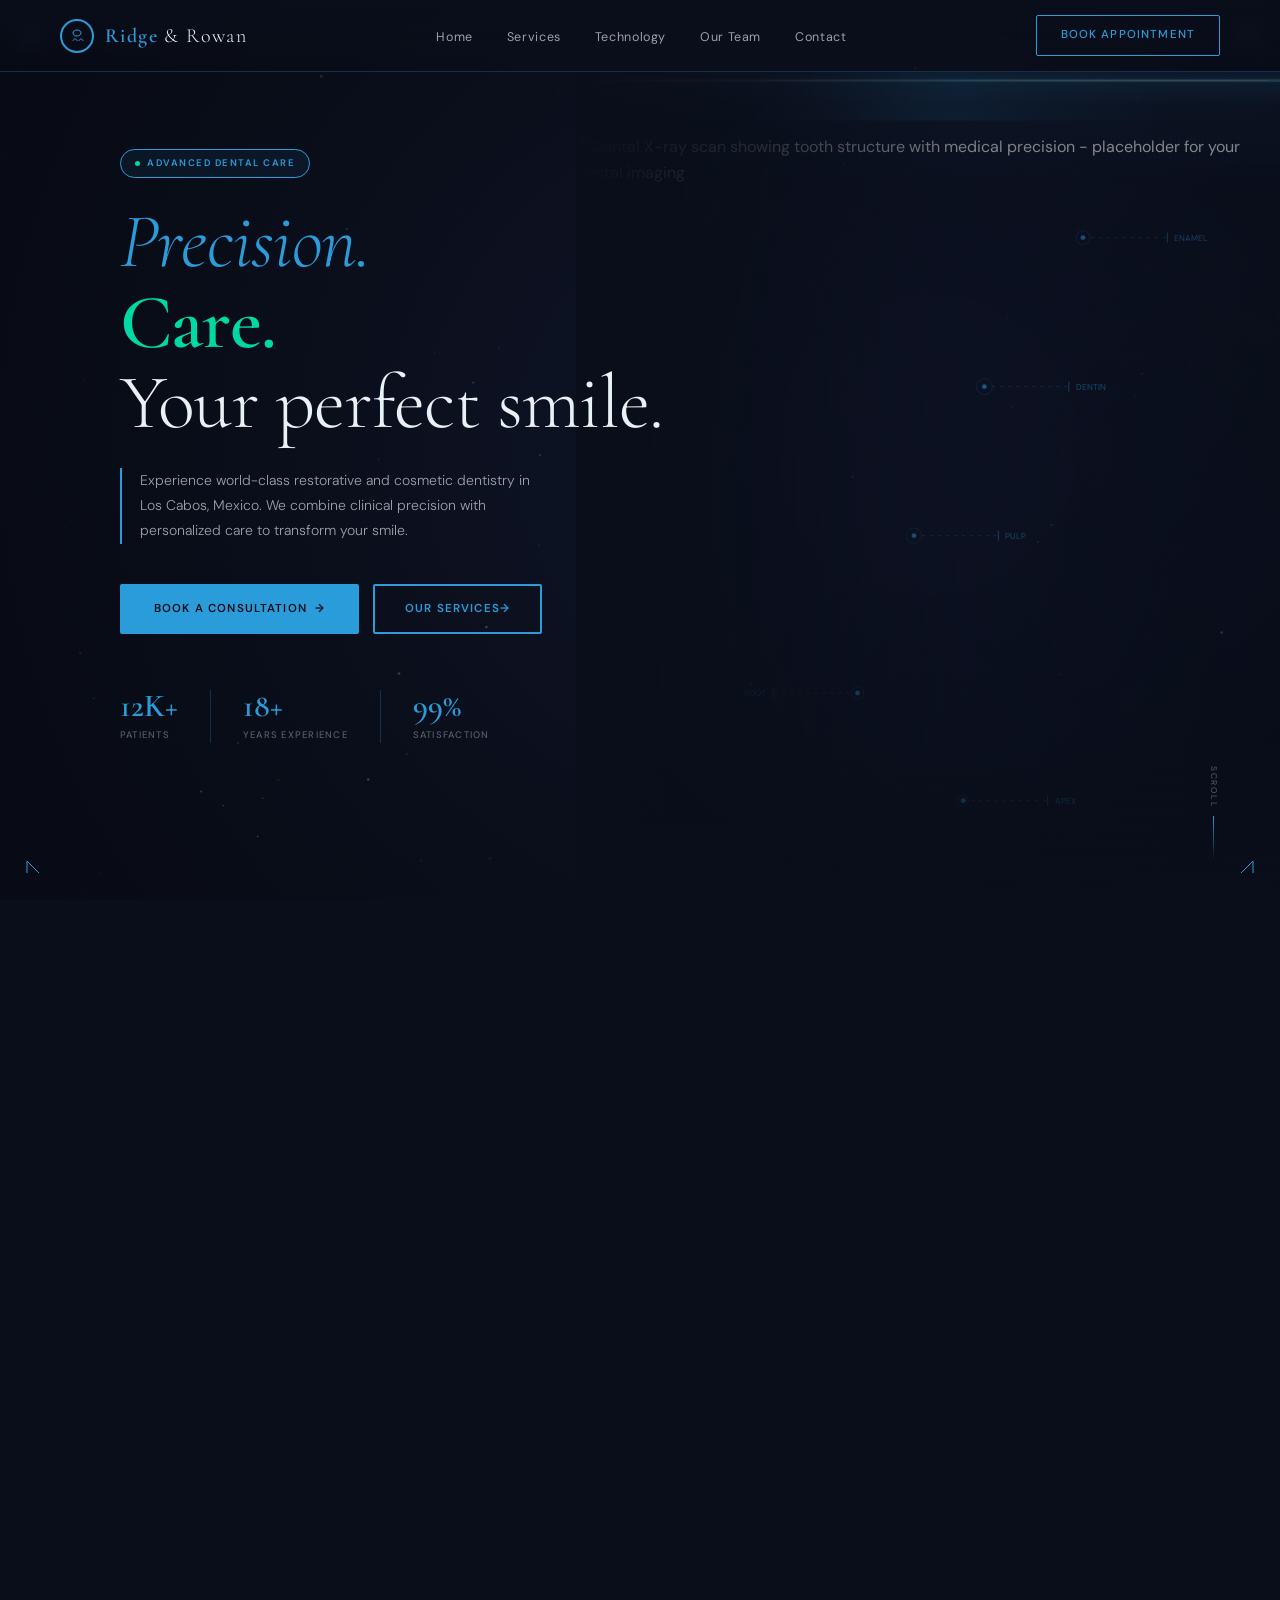
==== commit 0d384cfe: "Your message" ====
--- a/index-medical.html
+++ b/index-medical.html
@@ -918,4 +918,138 @@
   // Tick marks
   oc.strokeStyle = 'rgba(43,156,218,0.7)';
   oc.lineWidth = 1.2;
-  oc.+  oc.beginPath();
+  oc.moveTo(0, scanY);
+  oc.lineTo(12, scanY);
+  oc.stroke();
+  oc.beginPath();
+  oc.moveTo(OW, scanY);
+  oc.lineTo(OW - 12, scanY);
+  oc.stroke();
+
+  // Readout
+  oc.font = '500 7px monospace';
+  oc.fillStyle = 'rgba(43,156,218,0.6)';
+  oc.textAlign = 'left';
+  oc.fillText(`Y:${Math.max(0, Math.round(scanY)).toString().padStart(4, '0')}`, 16, scanY - 6);
+
+  // Vignette overlay
+  const vg = oc.createRadialGradient(OW * 0.5, OH * 0.45, OH * 0.18, OW * 0.5, OH * 0.45, OH * 0.7);
+  vg.addColorStop(0, 'rgba(10,14,26,0)');
+  vg.addColorStop(1, 'rgba(10,14,26,.4)');
+  oc.fillStyle = vg;
+  oc.fillRect(0, 0, OW, OH);
+
+  // Annotations
+  annotations.forEach((a, i) => {
+    const ax = a.rx * OW, ay = a.ry * OH;
+    const phase = Math.sin(T * 0.5 + i * 0.8);
+    const ao = 0.22 + 0.08 * phase;
+    const llen = OW * 0.12;
+    const ex = a.side === 'right' ? ax + llen : ax - llen;
+    const ey = ay;
+
+    oc.beginPath();
+    oc.arc(ax, ay, 2.4, 0, Math.PI * 2);
+    oc.fillStyle = `rgba(43,156,218,${ao * 2.2})`;
+    oc.fill();
+
+    const pr = 5 + 3 * (0.5 + 0.5 * Math.sin(T * 1.1 + i));
+    oc.beginPath();
+    oc.arc(ax, ay, pr, 0, Math.PI * 2);
+    oc.strokeStyle = `rgba(43,156,218,${ao * 0.8})`;
+    oc.lineWidth = 0.7;
+    oc.stroke();
+
+    oc.beginPath();
+    oc.moveTo(ax, ay);
+    oc.lineTo(ex, ey);
+    oc.strokeStyle = `rgba(43,156,218,${ao})`;
+    oc.lineWidth = 0.8;
+    oc.setLineDash([3, 5]);
+    oc.stroke();
+    oc.setLineDash([]);
+
+    oc.beginPath();
+    oc.moveTo(ex, ey - 5);
+    oc.lineTo(ex, ey + 5);
+    oc.strokeStyle = `rgba(43,156,218,${ao * 1.5})`;
+    oc.lineWidth = 0.9;
+    oc.stroke();
+
+    oc.font = `300 8.5px 'DM Sans',sans-serif`;
+    oc.fillStyle = `rgba(43,156,218,${ao * 1.9})`;
+    const txtX = a.side === 'right' ? ex + 7 : ex - 7;
+    oc.textAlign = a.side === 'right' ? 'left' : 'right';
+    oc.fillText(a.label.toUpperCase(), txtX, ey + 3);
+  });
+
+  // HUD text
+  oc.font = "300 7px 'DM Sans',monospace";
+  oc.fillStyle = 'rgba(43,156,218,.2)';
+  oc.textAlign = 'right';
+  oc.fillText(`DENTAL-SCAN · MOLAR-01 · ${(T * 100).toFixed(0).padStart(5, '0')}ms`, OW - 14, OH - 14);
+  oc.textAlign = 'left';
+  oc.fillStyle = 'rgba(43,156,218,.18)';
+  oc.fillText('DR MODE :: DIAGNOSTIC', 14, OH - 14);
+
+  requestAnimationFrame(drawOverlay);
+}
+
+function init() {
+  resizeOv();
+  window.addEventListener('resize', resizeOv);
+  drawOverlay();
+}
+
+if (img.complete) {
+  init();
+} else {
+  img.addEventListener('load', init);
+  img.addEventListener('error', init);
+}
+
+// ── Mobile Hamburger Menu ──
+(function() {
+  const btn = document.getElementById('navHamburger');
+  const menu = document.getElementById('mobileNav');
+  if (!btn || !menu) return;
+
+  function openMenu() {
+    btn.classList.add('open');
+    menu.classList.add('open');
+    btn.setAttribute('aria-expanded', 'true');
+    document.body.style.overflow = 'hidden';
+  }
+  function closeMenu() {
+    btn.classList.remove('open');
+    menu.classList.remove('open');
+    btn.setAttribute('aria-expanded', 'false');
+    document.body.style.overflow = '';
+  }
+
+  btn.addEventListener('click', function() {
+    menu.classList.contains('open') ? closeMenu() : openMenu();
+  });
+
+  // Close when any mobile nav link is tapped
+  menu.querySelectorAll('.mobile-nav-link').forEach(function(link) {
+    link.addEventListener('click', closeMenu);
+  });
+
+  // Close when clicking outside the menu
+  document.addEventListener('click', function(e) {
+    if (menu.classList.contains('open') && !menu.contains(e.target) && !btn.contains(e.target)) {
+      closeMenu();
+    }
+  });
+
+  // Close on resize to desktop
+  window.addEventListener('resize', function() {
+    if (window.innerWidth > 768) closeMenu();
+  });
+})();
+</script>
+
+</body>
+</html>
